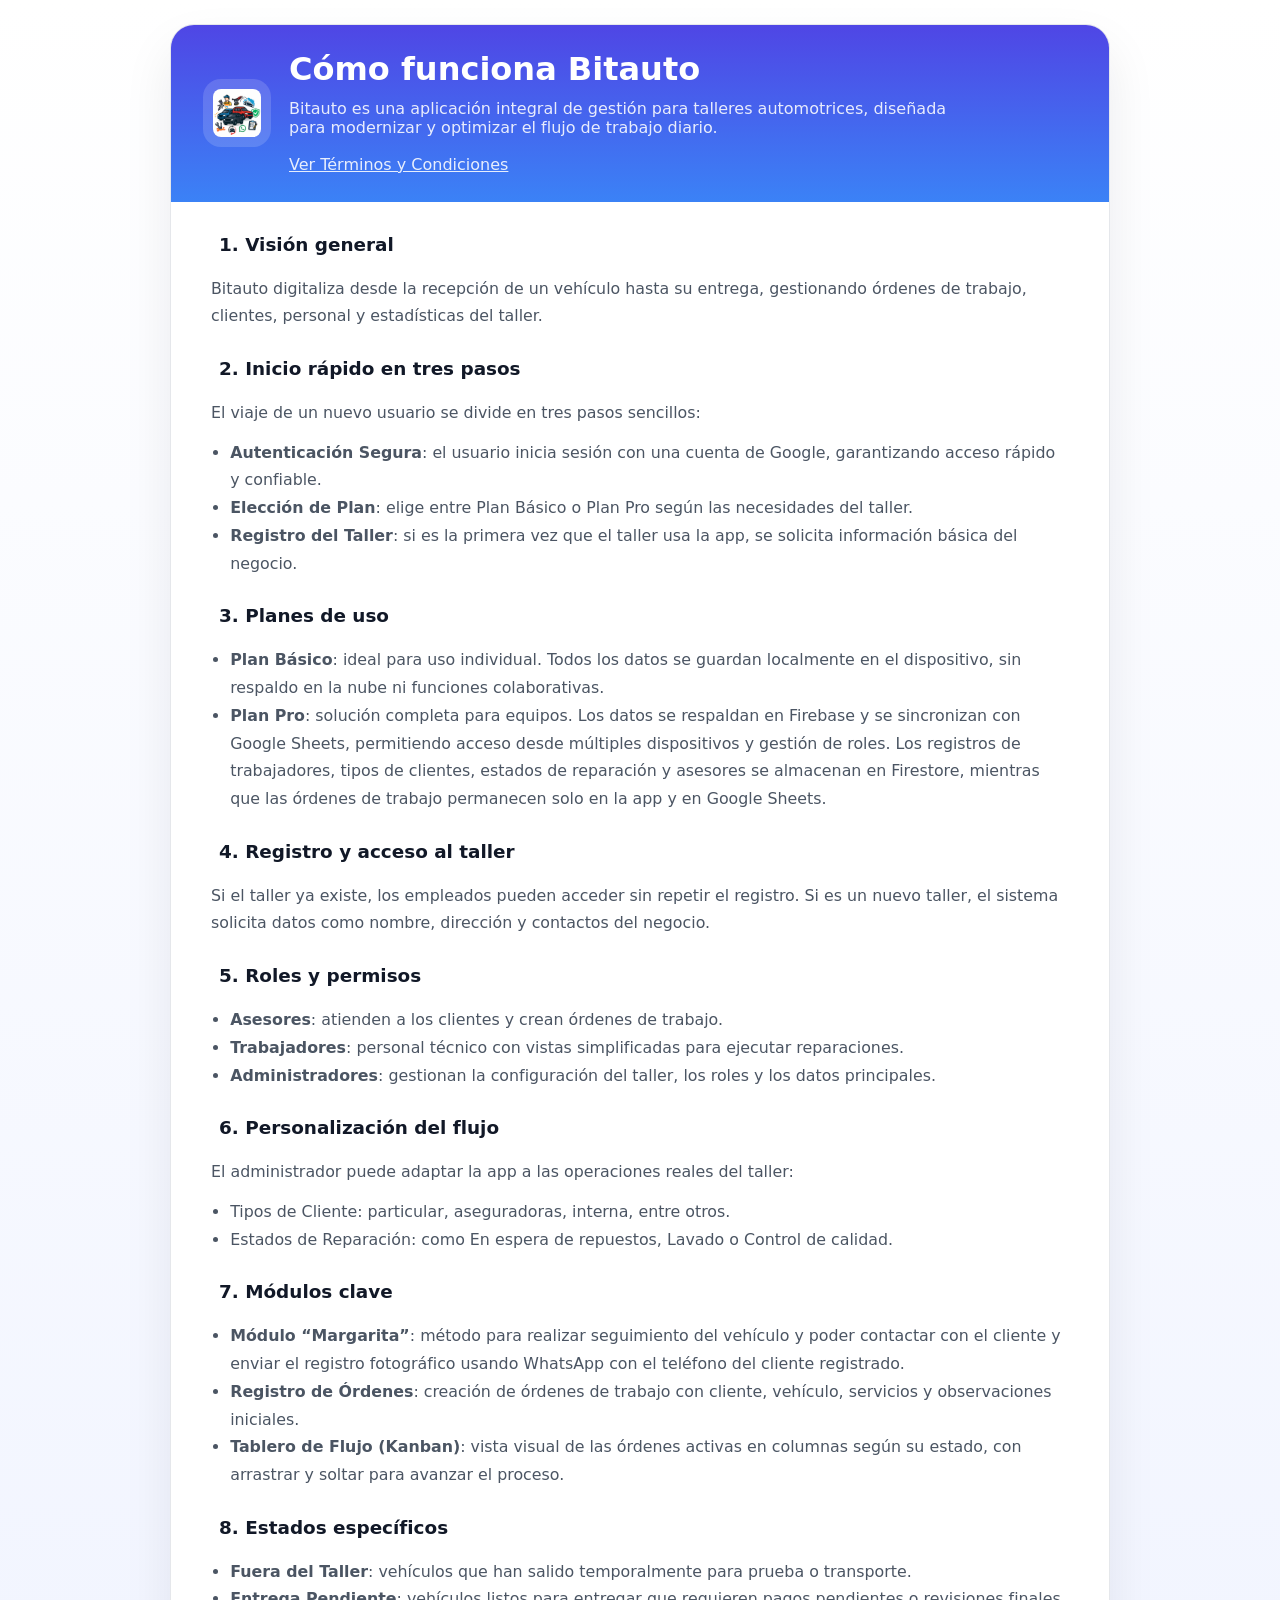
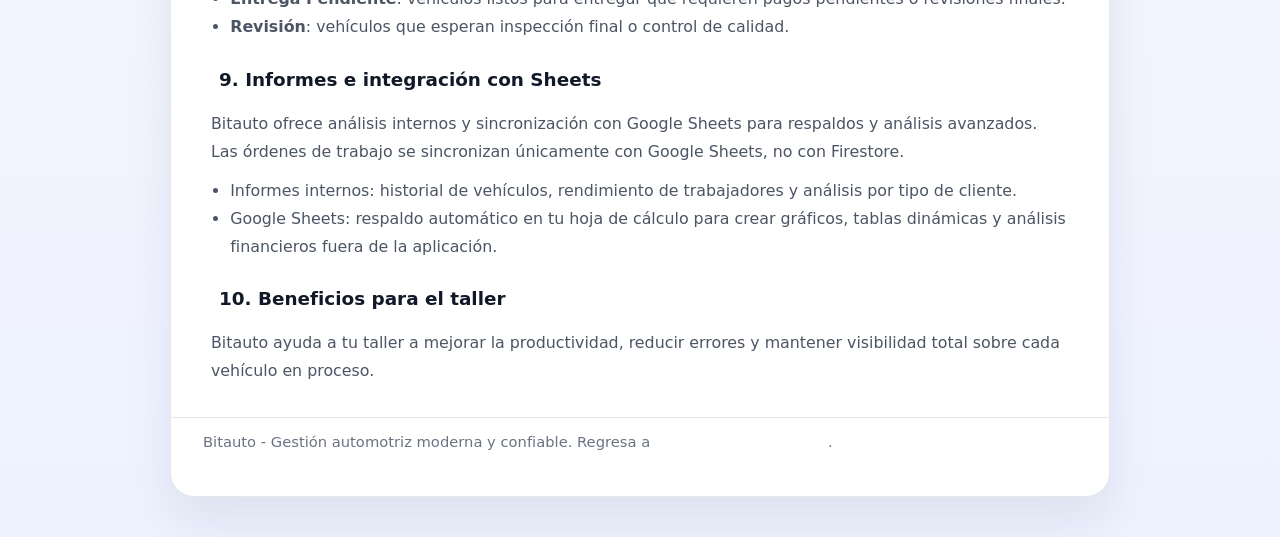
==== app.html @ d05bef83 "Initial commit: Bitauto Terms and App pages" ====
<!DOCTYPE html>
<html lang="es">
<head>
    <meta charset="UTF-8">
    <meta name="viewport" content="width=device-width, initial-scale=1.0">
    <title>Cómo funciona Bitauto</title>
    <link rel="stylesheet" href="style.css">
</head>
<body>
    <div class="page-wrapper">
        <article class="card">
            <header class="hero">
                <img src="assets/logo.png" alt="Bitauto logo">
                <div>
                    <h1>Cómo funciona Bitauto</h1>
                    <p>Bitauto es una aplicación integral de gestión para talleres automotrices, diseñada para modernizar y optimizar el flujo de trabajo diario.</p>
                    <p class="page-link"><a href="index.html">Ver Términos y Condiciones</a></p>
                </div>
            </header>

            <section class="content">
                <div class="section">
                    <h2>1. Visión general</h2>
                    <p>Bitauto digitaliza desde la recepción de un vehículo hasta su entrega, gestionando órdenes de trabajo, clientes, personal y estadísticas del taller.</p>
                </div>

                <div class="section">
                    <h2>2. Inicio rápido en tres pasos</h2>
                    <p>El viaje de un nuevo usuario se divide en tres pasos sencillos:</p>
                    <ul>
                        <li><strong>Autenticación Segura</strong>: el usuario inicia sesión con una cuenta de Google, garantizando acceso rápido y confiable.</li>
                        <li><strong>Elección de Plan</strong>: elige entre Plan Básico o Plan Pro según las necesidades del taller.</li>
                        <li><strong>Registro del Taller</strong>: si es la primera vez que el taller usa la app, se solicita información básica del negocio.</li>
                    </ul>
                </div>

                <div class="section">
                    <h2>3. Planes de uso</h2>
                    <ul>
                        <li><strong>Plan Básico</strong>: ideal para uso individual. Todos los datos se guardan localmente en el dispositivo, sin respaldo en la nube ni funciones colaborativas.</li>
                        <li><strong>Plan Pro</strong>: solución completa para equipos. Los datos se respaldan en Firebase y se sincronizan con Google Sheets, permitiendo acceso desde múltiples dispositivos y gestión de roles. Los registros de trabajadores, tipos de clientes, estados de reparación y asesores se almacenan en Firestore, mientras que las órdenes de trabajo permanecen solo en la app y en Google Sheets.</li>
                    </ul>
                </div>

                <div class="section">
                    <h2>4. Registro y acceso al taller</h2>
                    <p>Si el taller ya existe, los empleados pueden acceder sin repetir el registro. Si es un nuevo taller, el sistema solicita datos como nombre, dirección y contactos del negocio.</p>
                </div>

                <div class="section">
                    <h2>5. Roles y permisos</h2>
                    <ul>
                        <li><strong>Asesores</strong>: atienden a los clientes y crean órdenes de trabajo.</li>
                        <li><strong>Trabajadores</strong>: personal técnico con vistas simplificadas para ejecutar reparaciones.</li>
                        <li><strong>Administradores</strong>: gestionan la configuración del taller, los roles y los datos principales.</li>
                    </ul>
                </div>

                <div class="section">
                    <h2>6. Personalización del flujo</h2>
                    <p>El administrador puede adaptar la app a las operaciones reales del taller:</p>
                    <ul>
                        <li>Tipos de Cliente: particular, aseguradoras, interna, entre otros.</li>
                        <li>Estados de Reparación: como En espera de repuestos, Lavado o Control de calidad.</li>
                    </ul>
                </div>

                <div class="section">
                    <h2>7. Módulos clave</h2>
                    <ul>
                        <li><strong>Módulo “Margarita”</strong>: método para realizar seguimiento del vehículo y poder contactar con el cliente y enviar el registro fotográfico usando WhatsApp con el teléfono del cliente registrado.</li>
                        <li><strong>Registro de Órdenes</strong>: creación de órdenes de trabajo con cliente, vehículo, servicios y observaciones iniciales.</li>
                        <li><strong>Tablero de Flujo (Kanban)</strong>: vista visual de las órdenes activas en columnas según su estado, con arrastrar y soltar para avanzar el proceso.</li>
                    </ul>
                </div>

                <div class="section">
                    <h2>8. Estados específicos</h2>
                    <ul>
                        <li><strong>Fuera del Taller</strong>: vehículos que han salido temporalmente para prueba o transporte.</li>
                        <li><strong>Entrega Pendiente</strong>: vehículos listos para entregar que requieren pagos pendientes o revisiones finales.</li>
                        <li><strong>Revisión</strong>: vehículos que esperan inspección final o control de calidad.</li>
                    </ul>
                </div>

                <div class="section">
                    <h2>9. Informes e integración con Sheets</h2>
                    <p>Bitauto ofrece análisis internos y sincronización con Google Sheets para respaldos y análisis avanzados. Las órdenes de trabajo se sincronizan únicamente con Google Sheets, no con Firestore.</p>
                    <ul>
                        <li>Informes internos: historial de vehículos, rendimiento de trabajadores y análisis por tipo de cliente.</li>
                        <li>Google Sheets: respaldo automático en tu hoja de cálculo para crear gráficos, tablas dinámicas y análisis financieros fuera de la aplicación.</li>
                    </ul>
                </div>

                <div class="section">
                    <h2>10. Beneficios para el taller</h2>
                    <p>Bitauto ayuda a tu taller a mejorar la productividad, reducir errores y mantener visibilidad total sobre cada vehículo en proceso.</p>
                </div>
            </section>

            <footer class="footer">
                <p>Bitauto - Gestión automotriz moderna y confiable. Regresa a <a href="index.html">Términos y Condiciones</a>.</p>
            </footer>
        </article>
    </div>
</body>
</html>
---- style.css ----
/* Bitauto - Términos y Condiciones */
:root {
    color-scheme: light;
    color: #1f2937;
    background: #f8fafc;
    font-family: Inter, system-ui, -apple-system, BlinkMacSystemFont, "Segoe UI", sans-serif;
}

* {
    box-sizing: border-box;
}

html, body {
    margin: 0;
    padding: 0;
    min-height: 100%;
}

body {
    background: linear-gradient(180deg, #ffffff 0%, #eef2ff 100%);
}

.page-wrapper {
    max-width: 980px;
    margin: 0 auto;
    padding: 24px 20px 40px;
}

.card {
    background: #ffffff;
    border: 1px solid #e5e7eb;
    border-radius: 24px;
    box-shadow: 0 24px 50px rgba(15, 23, 42, 0.08);
    overflow: hidden;
}

.hero {
    display: grid;
    grid-template-columns: auto 1fr;
    gap: 18px;
    align-items: center;
    padding: 28px 32px;
    background: linear-gradient(180deg, #4f46e5 0%, #3b82f6 100%);
    color: #ffffff;
}

.hero img {
    width: 68px;
    height: 68px;
    object-fit: contain;
    border-radius: 18px;
    background: rgba(255,255,255,0.15);
    padding: 10px;
}

.hero h1 {
    margin: 0;
    font-size: clamp(1.85rem, 2.5vw, 2.45rem);
    line-height: 1.05;
}

.hero p {
    margin: 12px 0 0;
    font-size: 1rem;
    opacity: 0.88;
    max-width: 660px;
}

.hero .page-link {
    margin-top: 18px;
}

.hero .page-link a,
.footer a {
    color: #ffffff;
    text-decoration: underline;
}

.content {
    padding: 32px 40px;
    display: grid;
    gap: 28px;
}

.section {
    display: grid;
    gap: 12px;
}

.section h2 {
    margin: 0;
    font-size: 1.15rem;
    color: #111827;
    margin-bottom: 8px;
    padding-left: 8px;
}

.section p,
.section li {
    margin: 0;
    line-height: 1.75;
    color: #4b5563;
    font-size: 0.99rem;
}

.section ul {
    padding-left: 1.2rem;
    margin: 0;
    color: #4b5563;
}

.highlight {
    font-weight: 600;
    color: #1f2937;
}

.footer {
    padding: 0 32px 32px;
    color: #6b7280;
    font-size: 0.92rem;
    border-top: 1px solid #e5e7eb;
}

@media (max-width: 640px) {
    .page-wrapper {
        padding: 20px 16px 32px;
    }

    .hero {
        grid-template-columns: 1fr;
        text-align: center;
    }

    .hero img {
        margin: 0 auto;
    }

    .content {
        padding: 24px 0 0;
    }

    .footer {
        padding: 0 0 24px;
    }
}
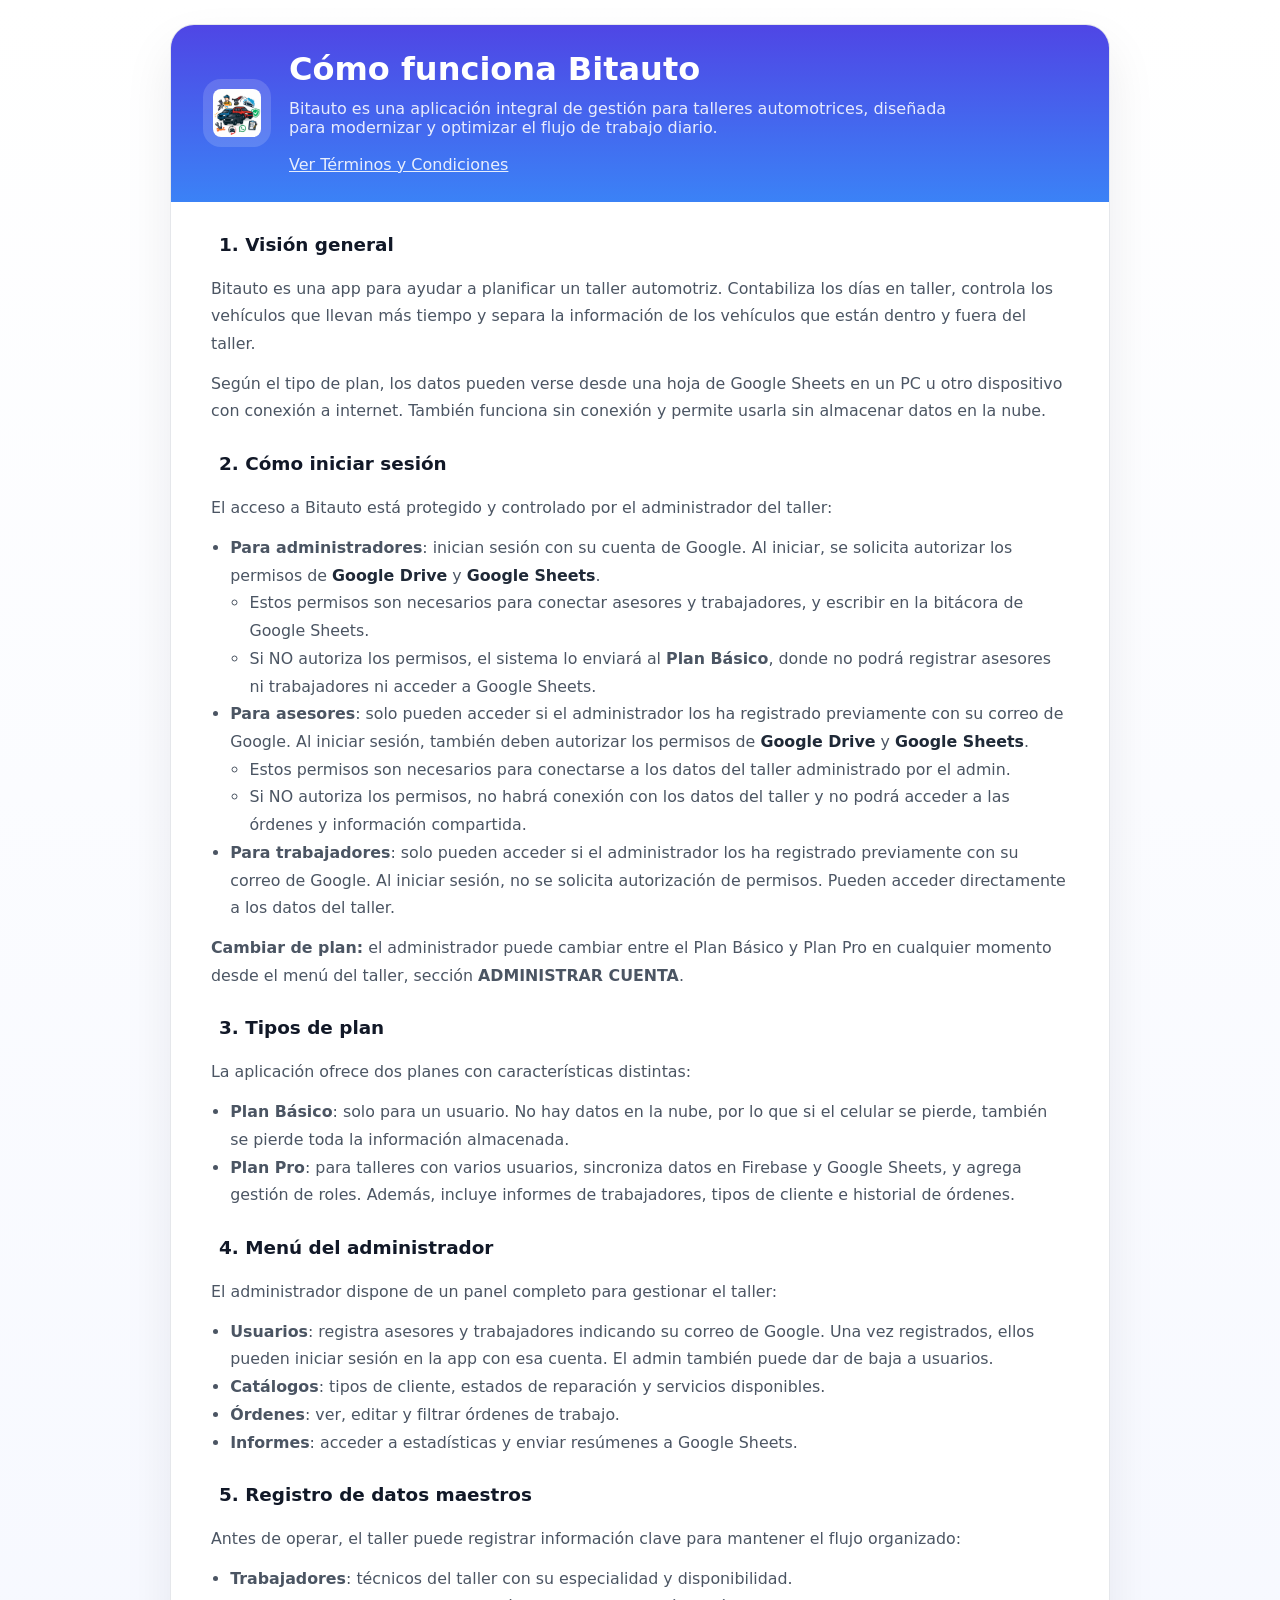
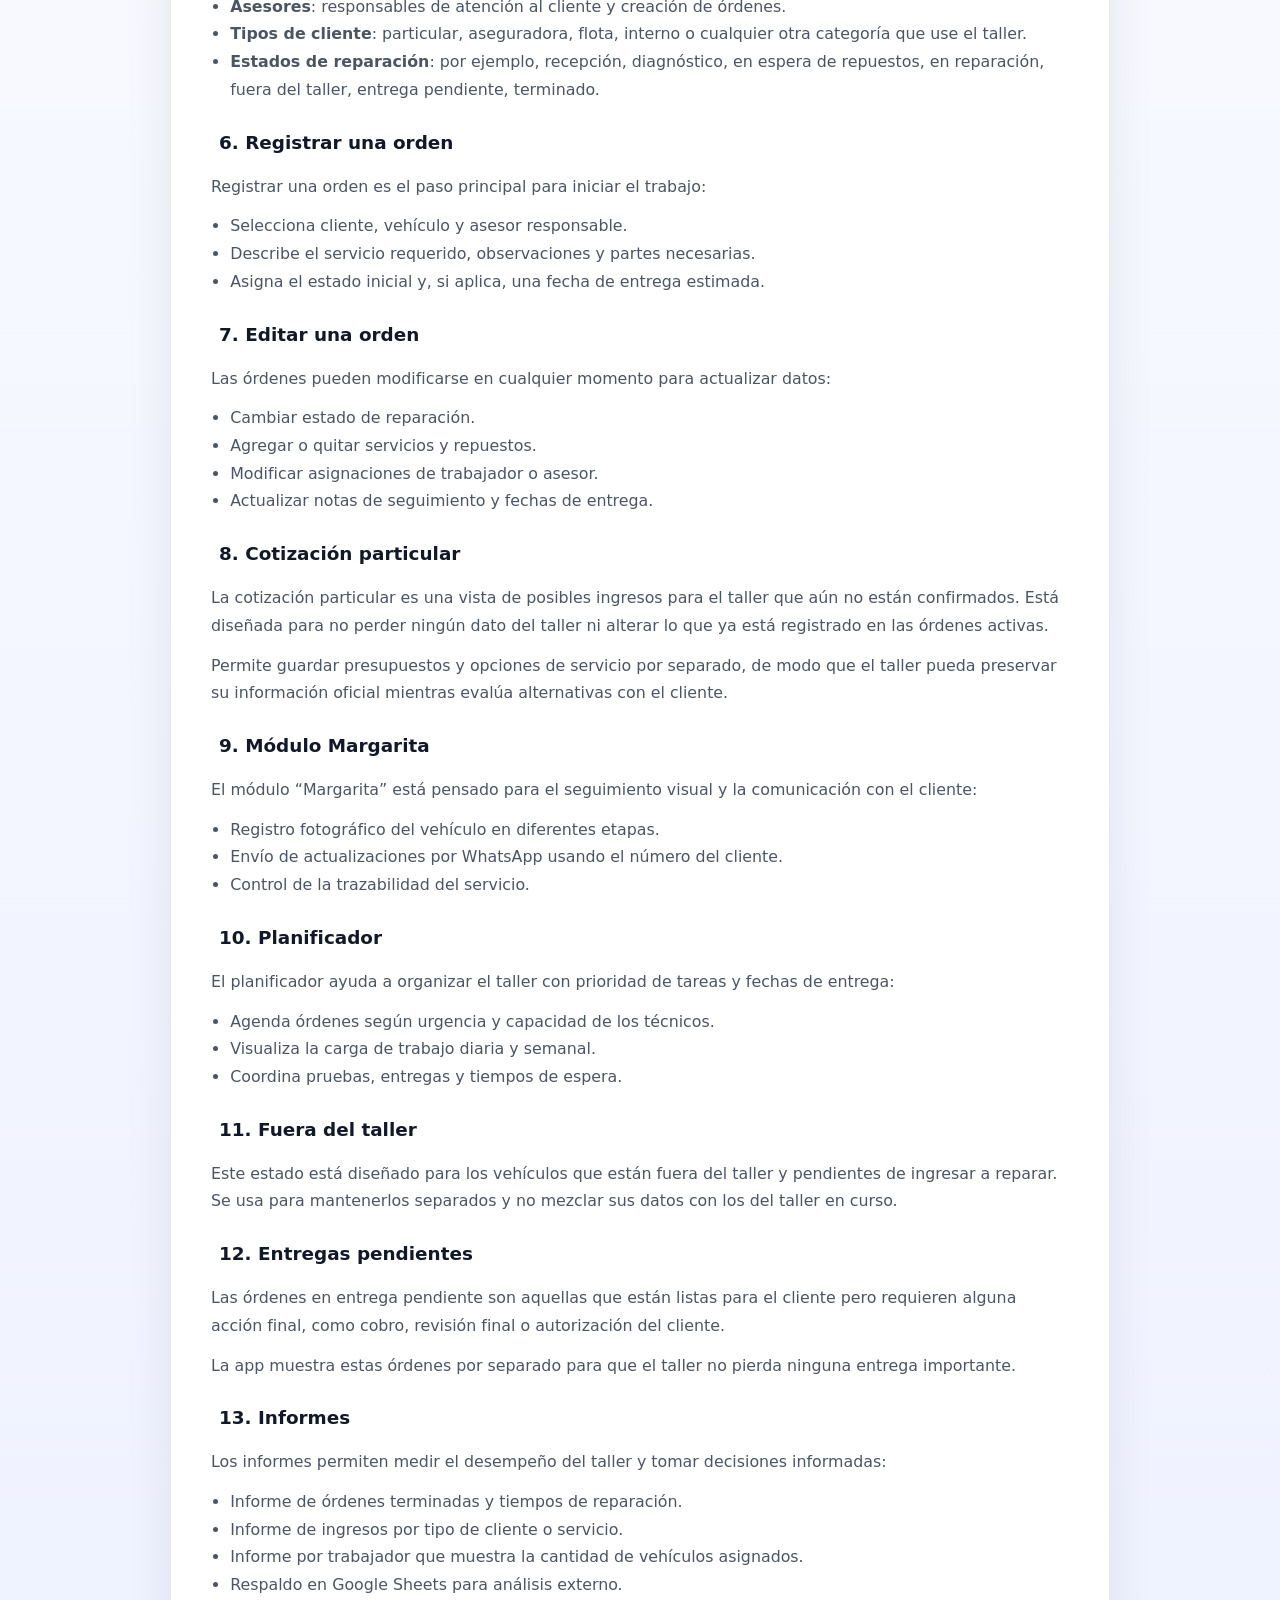
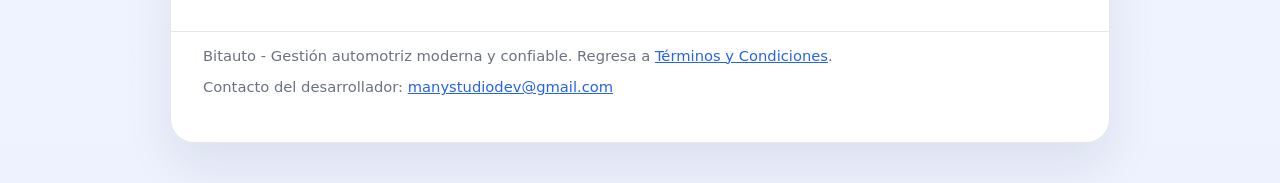
==== commit e3265050: "actualizar como funciona" ====
--- a/app.html
+++ b/app.html
@@ -21,85 +21,136 @@
             <section class="content">
                 <div class="section">
                     <h2>1. Visión general</h2>
-                    <p>Bitauto digitaliza desde la recepción de un vehículo hasta su entrega, gestionando órdenes de trabajo, clientes, personal y estadísticas del taller.</p>
+                    <p>Bitauto es una app para ayudar a planificar un taller automotriz. Contabiliza los días en taller, controla los vehículos que llevan más tiempo y separa la información de los vehículos que están dentro y fuera del taller.</p>
+                    <p>Según el tipo de plan, los datos pueden verse desde una hoja de Google Sheets en un PC u otro dispositivo con conexión a internet. También funciona sin conexión y permite usarla sin almacenar datos en la nube.</p>
                 </div>
 
                 <div class="section">
-                    <h2>2. Inicio rápido en tres pasos</h2>
-                    <p>El viaje de un nuevo usuario se divide en tres pasos sencillos:</p>
+                    <h2>2. Cómo iniciar sesión</h2>
+                    <p>El acceso a Bitauto está protegido y controlado por el administrador del taller:</p>
                     <ul>
-                        <li><strong>Autenticación Segura</strong>: el usuario inicia sesión con una cuenta de Google, garantizando acceso rápido y confiable.</li>
-                        <li><strong>Elección de Plan</strong>: elige entre Plan Básico o Plan Pro según las necesidades del taller.</li>
-                        <li><strong>Registro del Taller</strong>: si es la primera vez que el taller usa la app, se solicita información básica del negocio.</li>
+                        <li><strong>Para administradores</strong>: inician sesión con su cuenta de Google. Al iniciar, se solicita autorizar los permisos de <span class="highlight">Google Drive</span> y <span class="highlight">Google Sheets</span>.
+                            <ul>
+                                <li>Estos permisos son necesarios para conectar asesores y trabajadores, y escribir en la bitácora de Google Sheets.</li>
+                                <li>Si NO autoriza los permisos, el sistema lo enviará al <strong>Plan Básico</strong>, donde no podrá registrar asesores ni trabajadores ni acceder a Google Sheets.</li>
+                            </ul>
+                        </li>
+                        <li><strong>Para asesores</strong>: solo pueden acceder si el administrador los ha registrado previamente con su correo de Google. Al iniciar sesión, también deben autorizar los permisos de <span class="highlight">Google Drive</span> y <span class="highlight">Google Sheets</span>.
+                            <ul>
+                                <li>Estos permisos son necesarios para conectarse a los datos del taller administrado por el admin.</li>
+                                <li>Si NO autoriza los permisos, no habrá conexión con los datos del taller y no podrá acceder a las órdenes y información compartida.</li>
+                            </ul>
+                        </li>
+                        <li><strong>Para trabajadores</strong>: solo pueden acceder si el administrador los ha registrado previamente con su correo de Google. Al iniciar sesión, no se solicita autorización de permisos. Pueden acceder directamente a los datos del taller.</li>
+                    </ul>
+                    <p><strong>Cambiar de plan:</strong> el administrador puede cambiar entre el Plan Básico y Plan Pro en cualquier momento desde el menú del taller, sección <strong>ADMINISTRAR CUENTA</strong>.</p>
+                </div>
+
+                <div class="section">
+                    <h2>3. Tipos de plan</h2>
+                    <p>La aplicación ofrece dos planes con características distintas:</p>
+                    <ul>
+                        <li><strong>Plan Básico</strong>: solo para un usuario. No hay datos en la nube, por lo que si el celular se pierde, también se pierde toda la información almacenada.</li>
+                        <li><strong>Plan Pro</strong>: para talleres con varios usuarios, sincroniza datos en Firebase y Google Sheets, y agrega gestión de roles. Además, incluye informes de trabajadores, tipos de cliente e historial de órdenes.</li>
                     </ul>
                 </div>
 
                 <div class="section">
-                    <h2>3. Planes de uso</h2>
+                    <h2>4. Menú del administrador</h2>
+                    <p>El administrador dispone de un panel completo para gestionar el taller:</p>
                     <ul>
-                        <li><strong>Plan Básico</strong>: ideal para uso individual. Todos los datos se guardan localmente en el dispositivo, sin respaldo en la nube ni funciones colaborativas.</li>
-                        <li><strong>Plan Pro</strong>: solución completa para equipos. Los datos se respaldan en Firebase y se sincronizan con Google Sheets, permitiendo acceso desde múltiples dispositivos y gestión de roles. Los registros de trabajadores, tipos de clientes, estados de reparación y asesores se almacenan en Firestore, mientras que las órdenes de trabajo permanecen solo en la app y en Google Sheets.</li>
+                        <li><strong>Usuarios</strong>: registra asesores y trabajadores indicando su correo de Google. Una vez registrados, ellos pueden iniciar sesión en la app con esa cuenta. El admin también puede dar de baja a usuarios.</li>
+                        <li><strong>Catálogos</strong>: tipos de cliente, estados de reparación y servicios disponibles.</li>
+                        <li><strong>Órdenes</strong>: ver, editar y filtrar órdenes de trabajo.</li>
+                        <li><strong>Informes</strong>: acceder a estadísticas y enviar resúmenes a Google Sheets.</li>
                     </ul>
                 </div>
 
                 <div class="section">
-                    <h2>4. Registro y acceso al taller</h2>
-                    <p>Si el taller ya existe, los empleados pueden acceder sin repetir el registro. Si es un nuevo taller, el sistema solicita datos como nombre, dirección y contactos del negocio.</p>
-                </div>
-
-                <div class="section">
-                    <h2>5. Roles y permisos</h2>
+                    <h2>5. Registro de datos maestros</h2>
+                    <p>Antes de operar, el taller puede registrar información clave para mantener el flujo organizado:</p>
                     <ul>
-                        <li><strong>Asesores</strong>: atienden a los clientes y crean órdenes de trabajo.</li>
-                        <li><strong>Trabajadores</strong>: personal técnico con vistas simplificadas para ejecutar reparaciones.</li>
-                        <li><strong>Administradores</strong>: gestionan la configuración del taller, los roles y los datos principales.</li>
+                        <li><strong>Trabajadores</strong>: técnicos del taller con su especialidad y disponibilidad.</li>
+                        <li><strong>Asesores</strong>: responsables de atención al cliente y creación de órdenes.</li>
+                        <li><strong>Tipos de cliente</strong>: particular, aseguradora, flota, interno o cualquier otra categoría que use el taller.</li>
+                        <li><strong>Estados de reparación</strong>: por ejemplo, recepción, diagnóstico, en espera de repuestos, en reparación, fuera del taller, entrega pendiente, terminado.</li>
                     </ul>
                 </div>
 
                 <div class="section">
-                    <h2>6. Personalización del flujo</h2>
-                    <p>El administrador puede adaptar la app a las operaciones reales del taller:</p>
+                    <h2>6. Registrar una orden</h2>
+                    <p>Registrar una orden es el paso principal para iniciar el trabajo:</p>
                     <ul>
-                        <li>Tipos de Cliente: particular, aseguradoras, interna, entre otros.</li>
-                        <li>Estados de Reparación: como En espera de repuestos, Lavado o Control de calidad.</li>
+                        <li>Selecciona cliente, vehículo y asesor responsable.</li>
+                        <li>Describe el servicio requerido, observaciones y partes necesarias.</li>
+                        <li>Asigna el estado inicial y, si aplica, una fecha de entrega estimada.</li>
                     </ul>
                 </div>
 
                 <div class="section">
-                    <h2>7. Módulos clave</h2>
+                    <h2>7. Editar una orden</h2>
+                    <p>Las órdenes pueden modificarse en cualquier momento para actualizar datos:</p>
                     <ul>
-                        <li><strong>Módulo “Margarita”</strong>: método para realizar seguimiento del vehículo y poder contactar con el cliente y enviar el registro fotográfico usando WhatsApp con el teléfono del cliente registrado.</li>
-                        <li><strong>Registro de Órdenes</strong>: creación de órdenes de trabajo con cliente, vehículo, servicios y observaciones iniciales.</li>
-                        <li><strong>Tablero de Flujo (Kanban)</strong>: vista visual de las órdenes activas en columnas según su estado, con arrastrar y soltar para avanzar el proceso.</li>
+                        <li>Cambiar estado de reparación.</li>
+                        <li>Agregar o quitar servicios y repuestos.</li>
+                        <li>Modificar asignaciones de trabajador o asesor.</li>
+                        <li>Actualizar notas de seguimiento y fechas de entrega.</li>
                     </ul>
                 </div>
 
                 <div class="section">
-                    <h2>8. Estados específicos</h2>
+                    <h2>8. Cotización particular</h2>
+                    <p>La cotización particular es una vista de posibles ingresos para el taller que aún no están confirmados. Está diseñada para no perder ningún dato del taller ni alterar lo que ya está registrado en las órdenes activas.</p>
+                    <p>Permite guardar presupuestos y opciones de servicio por separado, de modo que el taller pueda preservar su información oficial mientras evalúa alternativas con el cliente.</p>
+                </div>
+
+                <div class="section">
+                    <h2>9. Módulo Margarita</h2>
+                    <p>El módulo “Margarita” está pensado para el seguimiento visual y la comunicación con el cliente:</p>
                     <ul>
-                        <li><strong>Fuera del Taller</strong>: vehículos que han salido temporalmente para prueba o transporte.</li>
-                        <li><strong>Entrega Pendiente</strong>: vehículos listos para entregar que requieren pagos pendientes o revisiones finales.</li>
-                        <li><strong>Revisión</strong>: vehículos que esperan inspección final o control de calidad.</li>
+                        <li>Registro fotográfico del vehículo en diferentes etapas.</li>
+                        <li>Envío de actualizaciones por WhatsApp usando el número del cliente.</li>
+                        <li>Control de la trazabilidad del servicio.</li>
                     </ul>
                 </div>
 
                 <div class="section">
-                    <h2>9. Informes e integración con Sheets</h2>
-                    <p>Bitauto ofrece análisis internos y sincronización con Google Sheets para respaldos y análisis avanzados. Las órdenes de trabajo se sincronizan únicamente con Google Sheets, no con Firestore.</p>
+                    <h2>10. Planificador</h2>
+                    <p>El planificador ayuda a organizar el taller con prioridad de tareas y fechas de entrega:</p>
                     <ul>
-                        <li>Informes internos: historial de vehículos, rendimiento de trabajadores y análisis por tipo de cliente.</li>
-                        <li>Google Sheets: respaldo automático en tu hoja de cálculo para crear gráficos, tablas dinámicas y análisis financieros fuera de la aplicación.</li>
+                        <li>Agenda órdenes según urgencia y capacidad de los técnicos.</li>
+                        <li>Visualiza la carga de trabajo diaria y semanal.</li>
+                        <li>Coordina pruebas, entregas y tiempos de espera.</li>
                     </ul>
                 </div>
 
                 <div class="section">
-                    <h2>10. Beneficios para el taller</h2>
-                    <p>Bitauto ayuda a tu taller a mejorar la productividad, reducir errores y mantener visibilidad total sobre cada vehículo en proceso.</p>
+                    <h2>11. Fuera del taller</h2>
+                    <p>Este estado está diseñado para los vehículos que están fuera del taller y pendientes de ingresar a reparar. Se usa para mantenerlos separados y no mezclar sus datos con los del taller en curso.</p>
                 </div>
+
+                <div class="section">
+                    <h2>12. Entregas pendientes</h2>
+                    <p>Las órdenes en entrega pendiente son aquellas que están listas para el cliente pero requieren alguna acción final, como cobro, revisión final o autorización del cliente.</p>
+                    <p>La app muestra estas órdenes por separado para que el taller no pierda ninguna entrega importante.</p>
+                </div>
+
+                <div class="section">
+                    <h2>13. Informes</h2>
+                    <p>Los informes permiten medir el desempeño del taller y tomar decisiones informadas:</p>
+                    <ul>
+                        <li>Informe de órdenes terminadas y tiempos de reparación.</li>
+                        <li>Informe de ingresos por tipo de cliente o servicio.</li>
+                        <li>Informe por trabajador que muestra la cantidad de vehículos asignados.</li>
+                        <li>Respaldo en Google Sheets para análisis externo.</li>
+                    </ul>
+                </div>
+
             </section>
 
             <footer class="footer">
                 <p>Bitauto - Gestión automotriz moderna y confiable. Regresa a <a href="index.html">Términos y Condiciones</a>.</p>
+                <p>Contacto del desarrollador: <a href="mailto:manystudiodev@gmail.com">manystudiodev@gmail.com</a></p>
             </footer>
         </article>
     </div>
--- a/style.css
+++ b/style.css
@@ -70,9 +70,13 @@
     margin-top: 18px;
 }
 
-.hero .page-link a,
+.hero .page-link a {
+    color: #ffffff;
+    text-decoration: underline;
+}
+
 .footer a {
-    color: #ffffff;
+    color: #2563eb;
     text-decoration: underline;
 }
 
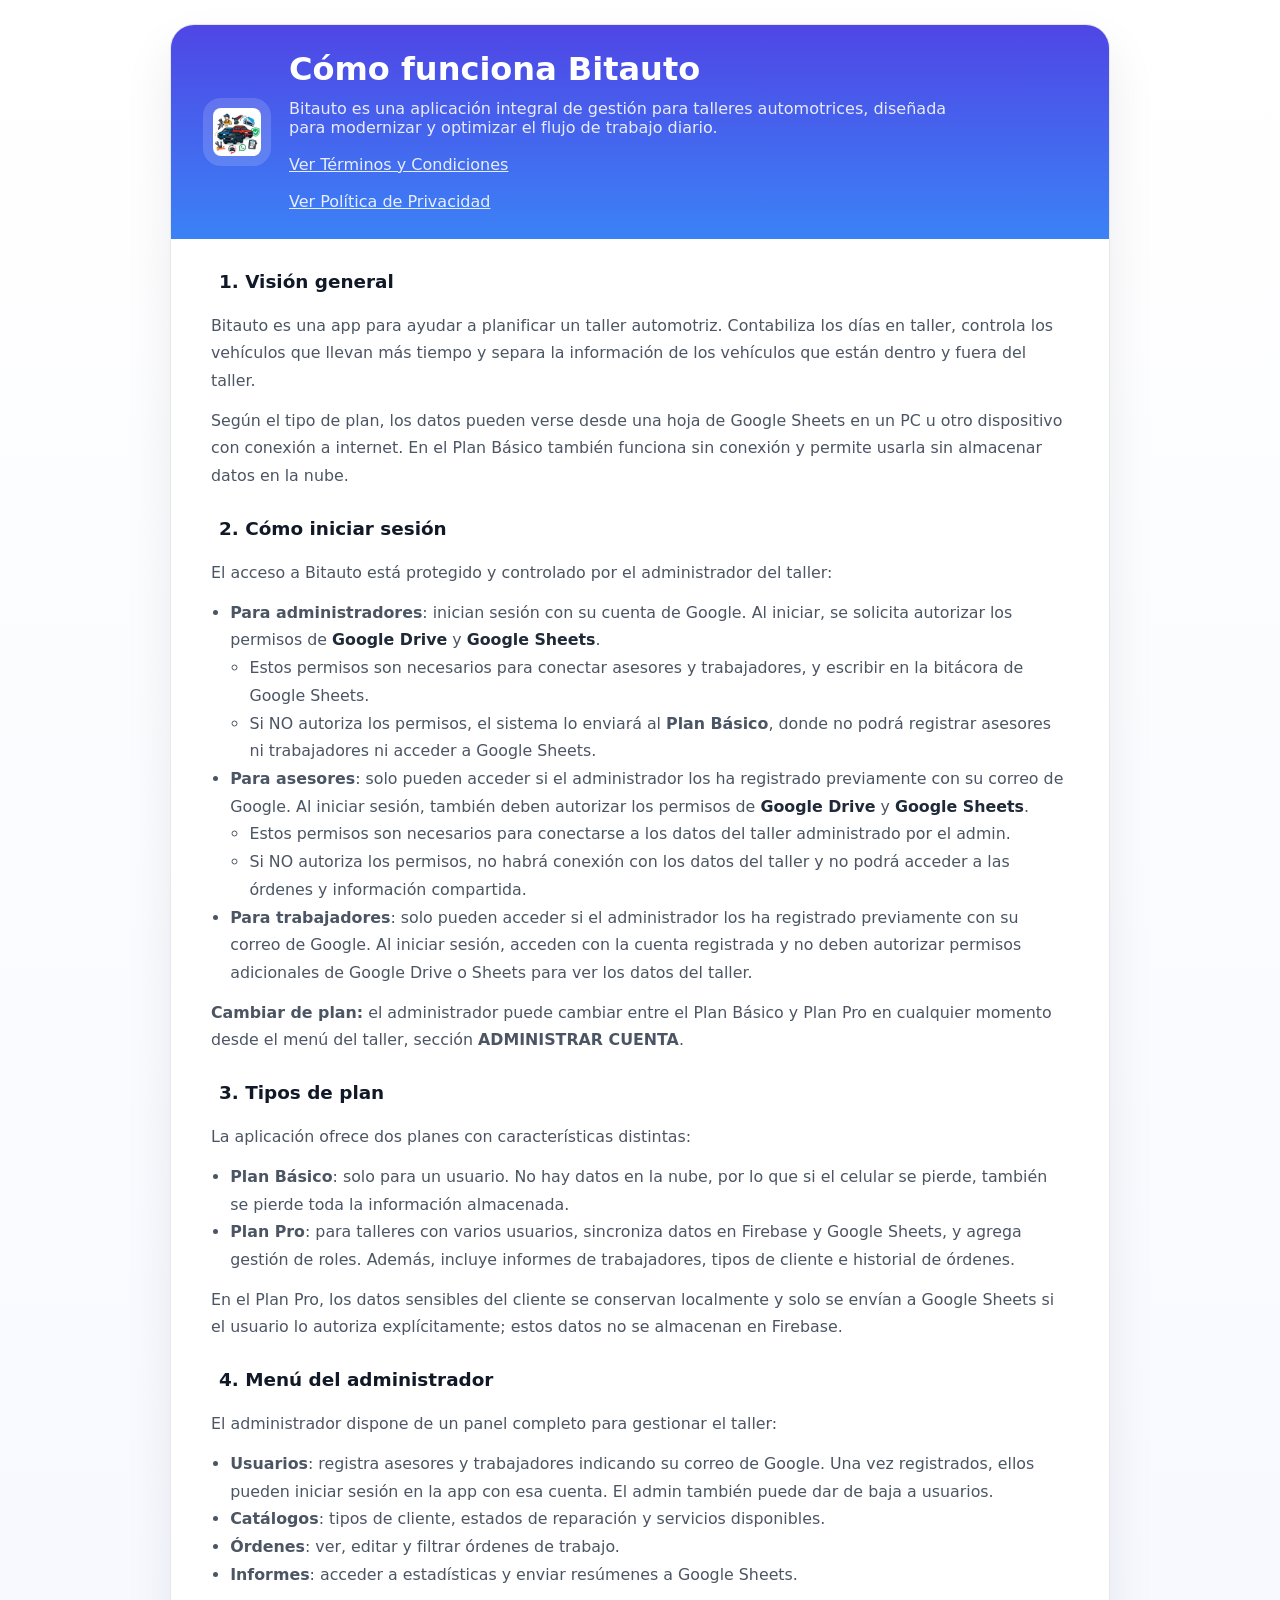
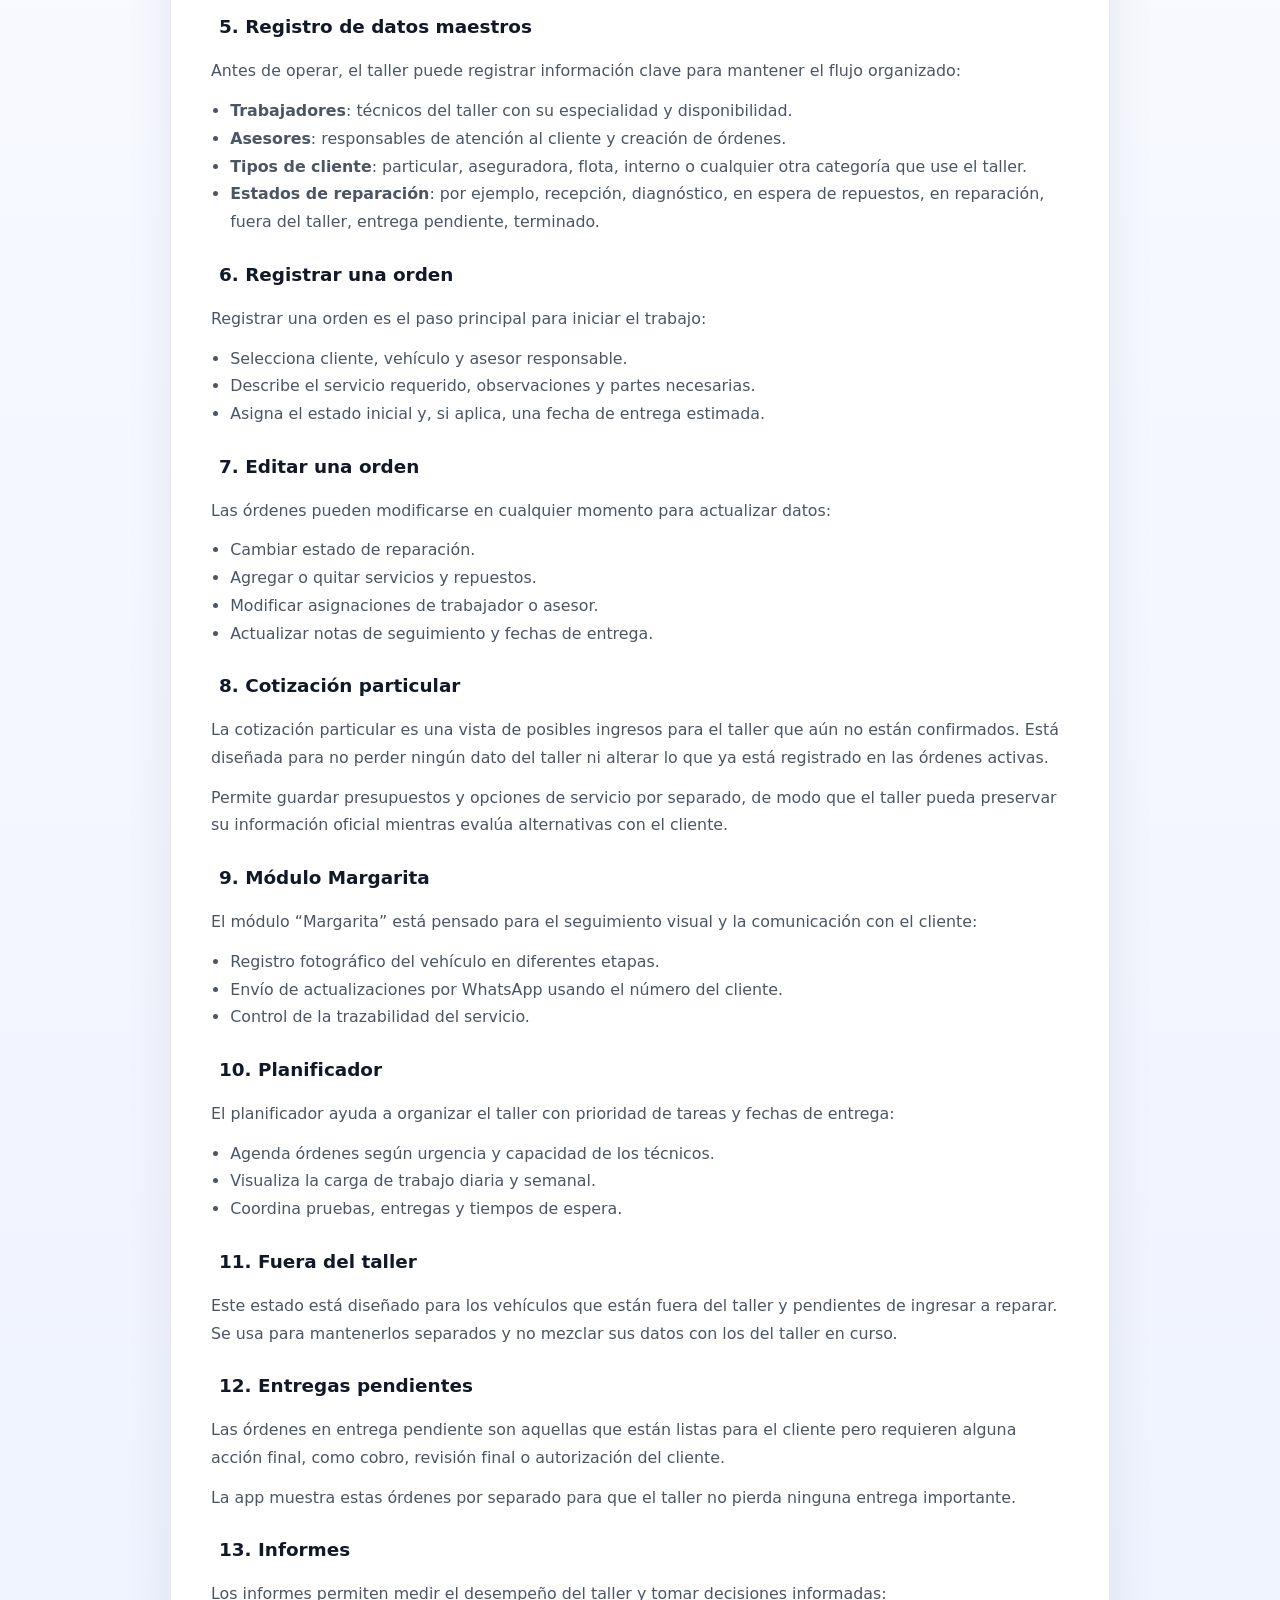
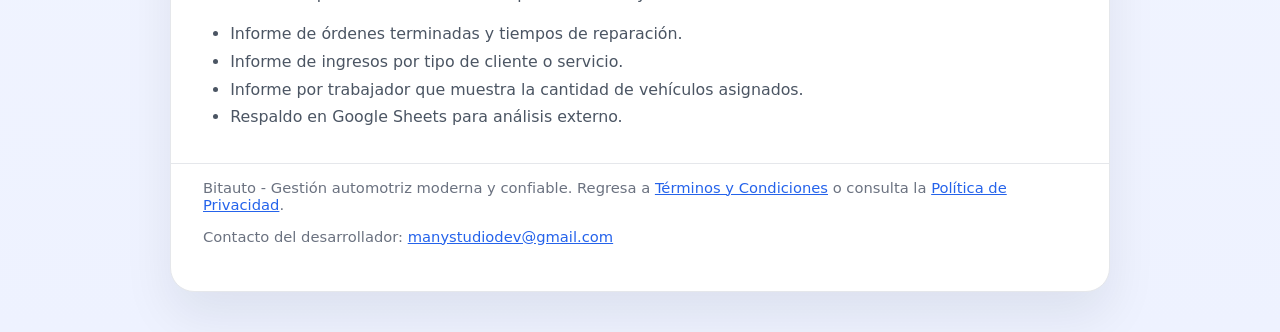
==== commit ec1902f7: "politica" ====
--- a/app.html
+++ b/app.html
@@ -15,6 +15,7 @@
                     <h1>Cómo funciona Bitauto</h1>
                     <p>Bitauto es una aplicación integral de gestión para talleres automotrices, diseñada para modernizar y optimizar el flujo de trabajo diario.</p>
                     <p class="page-link"><a href="index.html">Ver Términos y Condiciones</a></p>
+                    <p class="page-link"><a href="privacy.html">Ver Política de Privacidad</a></p>
                 </div>
             </header>
 
@@ -22,7 +23,7 @@
                 <div class="section">
                     <h2>1. Visión general</h2>
                     <p>Bitauto es una app para ayudar a planificar un taller automotriz. Contabiliza los días en taller, controla los vehículos que llevan más tiempo y separa la información de los vehículos que están dentro y fuera del taller.</p>
-                    <p>Según el tipo de plan, los datos pueden verse desde una hoja de Google Sheets en un PC u otro dispositivo con conexión a internet. También funciona sin conexión y permite usarla sin almacenar datos en la nube.</p>
+                    <p>Según el tipo de plan, los datos pueden verse desde una hoja de Google Sheets en un PC u otro dispositivo con conexión a internet. En el Plan Básico también funciona sin conexión y permite usarla sin almacenar datos en la nube.</p>
                 </div>
 
                 <div class="section">
@@ -41,7 +42,7 @@
                                 <li>Si NO autoriza los permisos, no habrá conexión con los datos del taller y no podrá acceder a las órdenes y información compartida.</li>
                             </ul>
                         </li>
-                        <li><strong>Para trabajadores</strong>: solo pueden acceder si el administrador los ha registrado previamente con su correo de Google. Al iniciar sesión, no se solicita autorización de permisos. Pueden acceder directamente a los datos del taller.</li>
+                        <li><strong>Para trabajadores</strong>: solo pueden acceder si el administrador los ha registrado previamente con su correo de Google. Al iniciar sesión, acceden con la cuenta registrada y no deben autorizar permisos adicionales de Google Drive o Sheets para ver los datos del taller.</li>
                     </ul>
                     <p><strong>Cambiar de plan:</strong> el administrador puede cambiar entre el Plan Básico y Plan Pro en cualquier momento desde el menú del taller, sección <strong>ADMINISTRAR CUENTA</strong>.</p>
                 </div>
@@ -53,6 +54,7 @@
                         <li><strong>Plan Básico</strong>: solo para un usuario. No hay datos en la nube, por lo que si el celular se pierde, también se pierde toda la información almacenada.</li>
                         <li><strong>Plan Pro</strong>: para talleres con varios usuarios, sincroniza datos en Firebase y Google Sheets, y agrega gestión de roles. Además, incluye informes de trabajadores, tipos de cliente e historial de órdenes.</li>
                     </ul>
+                    <p>En el Plan Pro, los datos sensibles del cliente se conservan localmente y solo se envían a Google Sheets si el usuario lo autoriza explícitamente; estos datos no se almacenan en Firebase.</p>
                 </div>
 
                 <div class="section">
@@ -149,7 +151,7 @@
             </section>
 
             <footer class="footer">
-                <p>Bitauto - Gestión automotriz moderna y confiable. Regresa a <a href="index.html">Términos y Condiciones</a>.</p>
+                <p>Bitauto - Gestión automotriz moderna y confiable. Regresa a <a href="index.html">Términos y Condiciones</a> o consulta la <a href="privacy.html">Política de Privacidad</a>.</p>
                 <p>Contacto del desarrollador: <a href="mailto:manystudiodev@gmail.com">manystudiodev@gmail.com</a></p>
             </footer>
         </article>
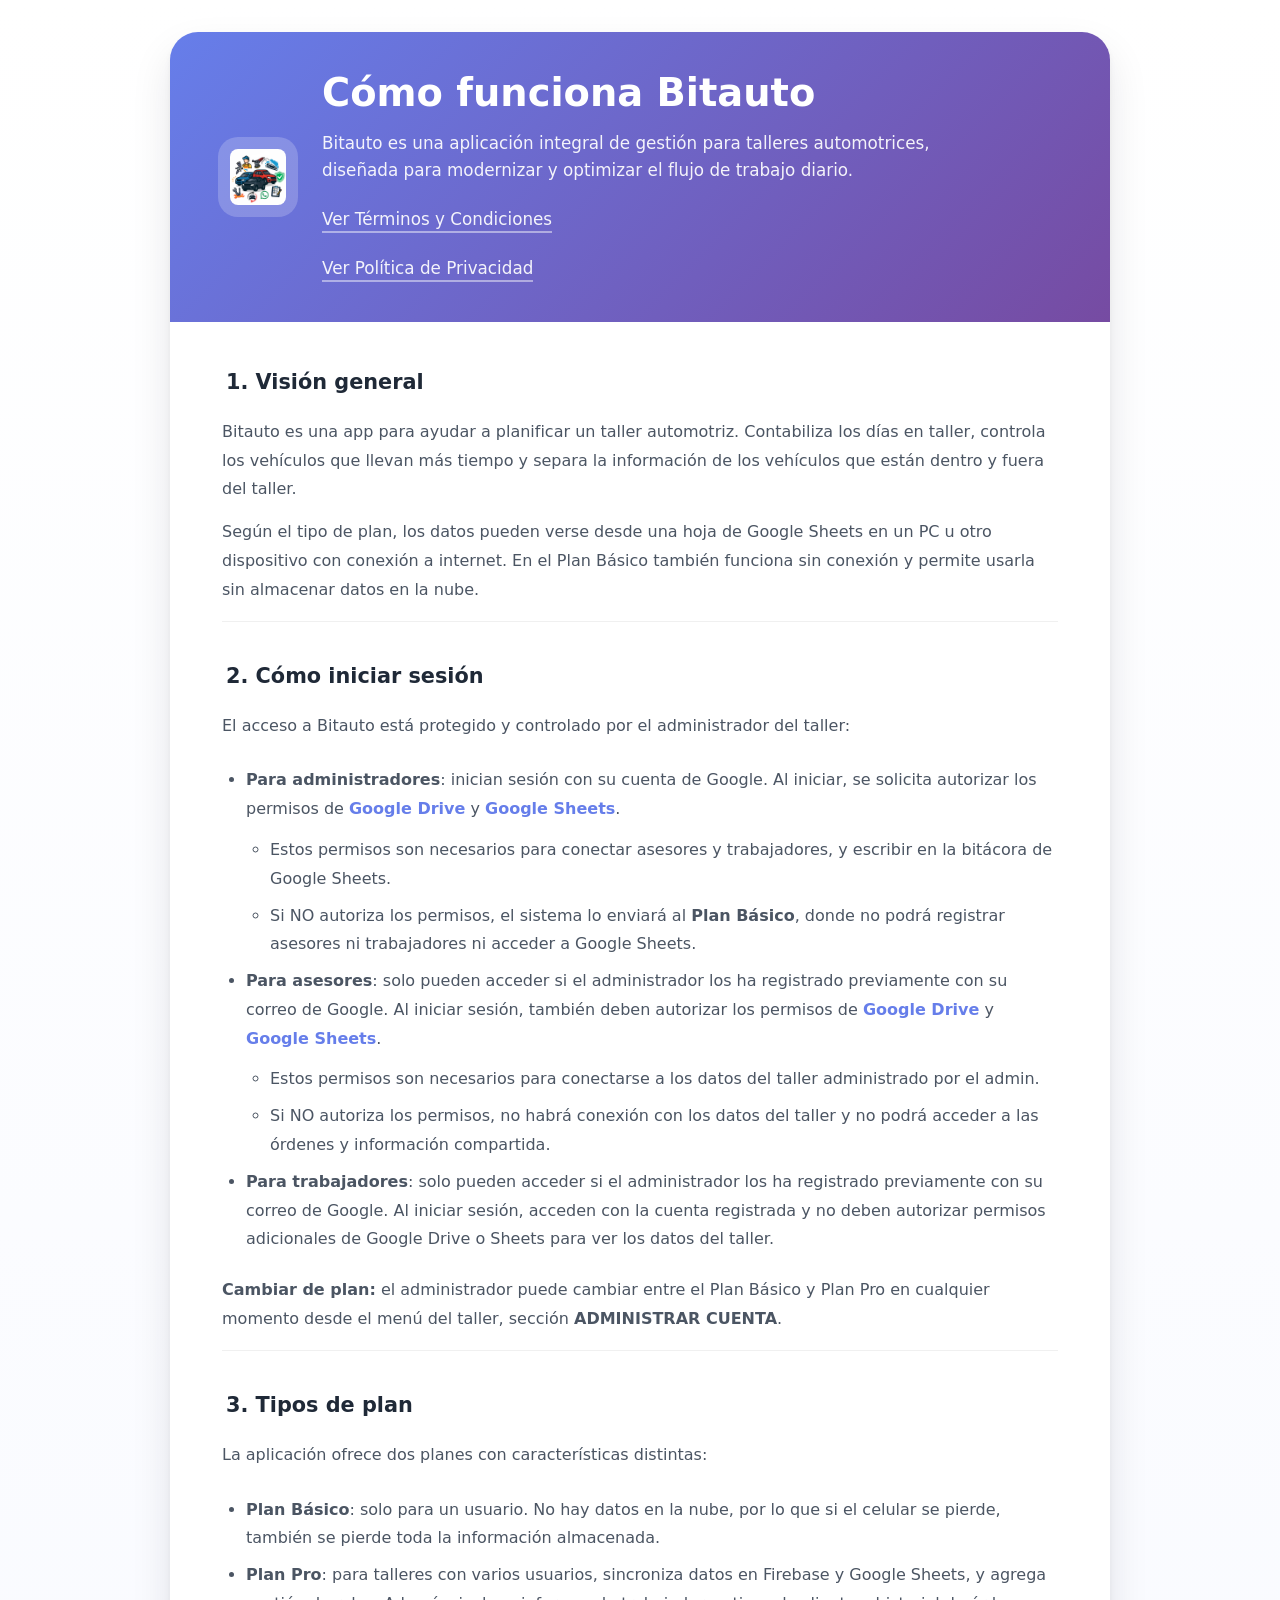
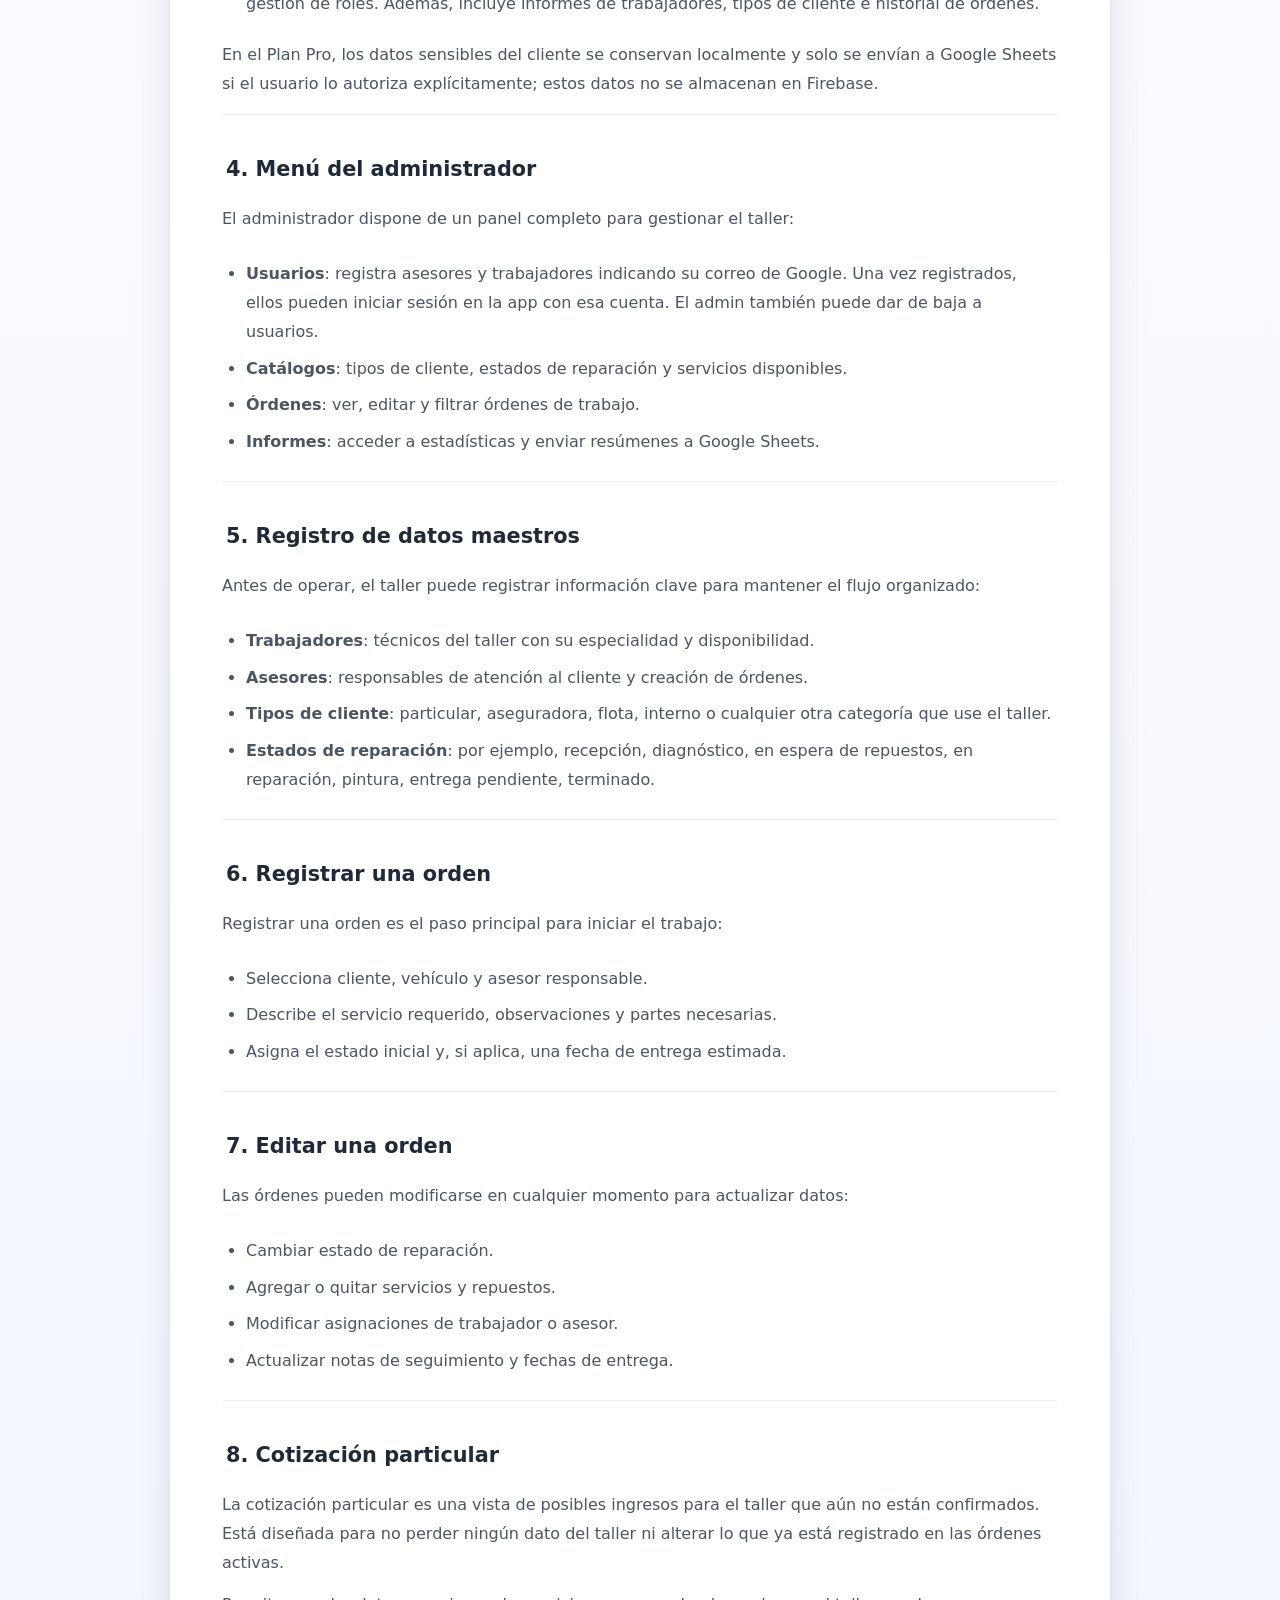
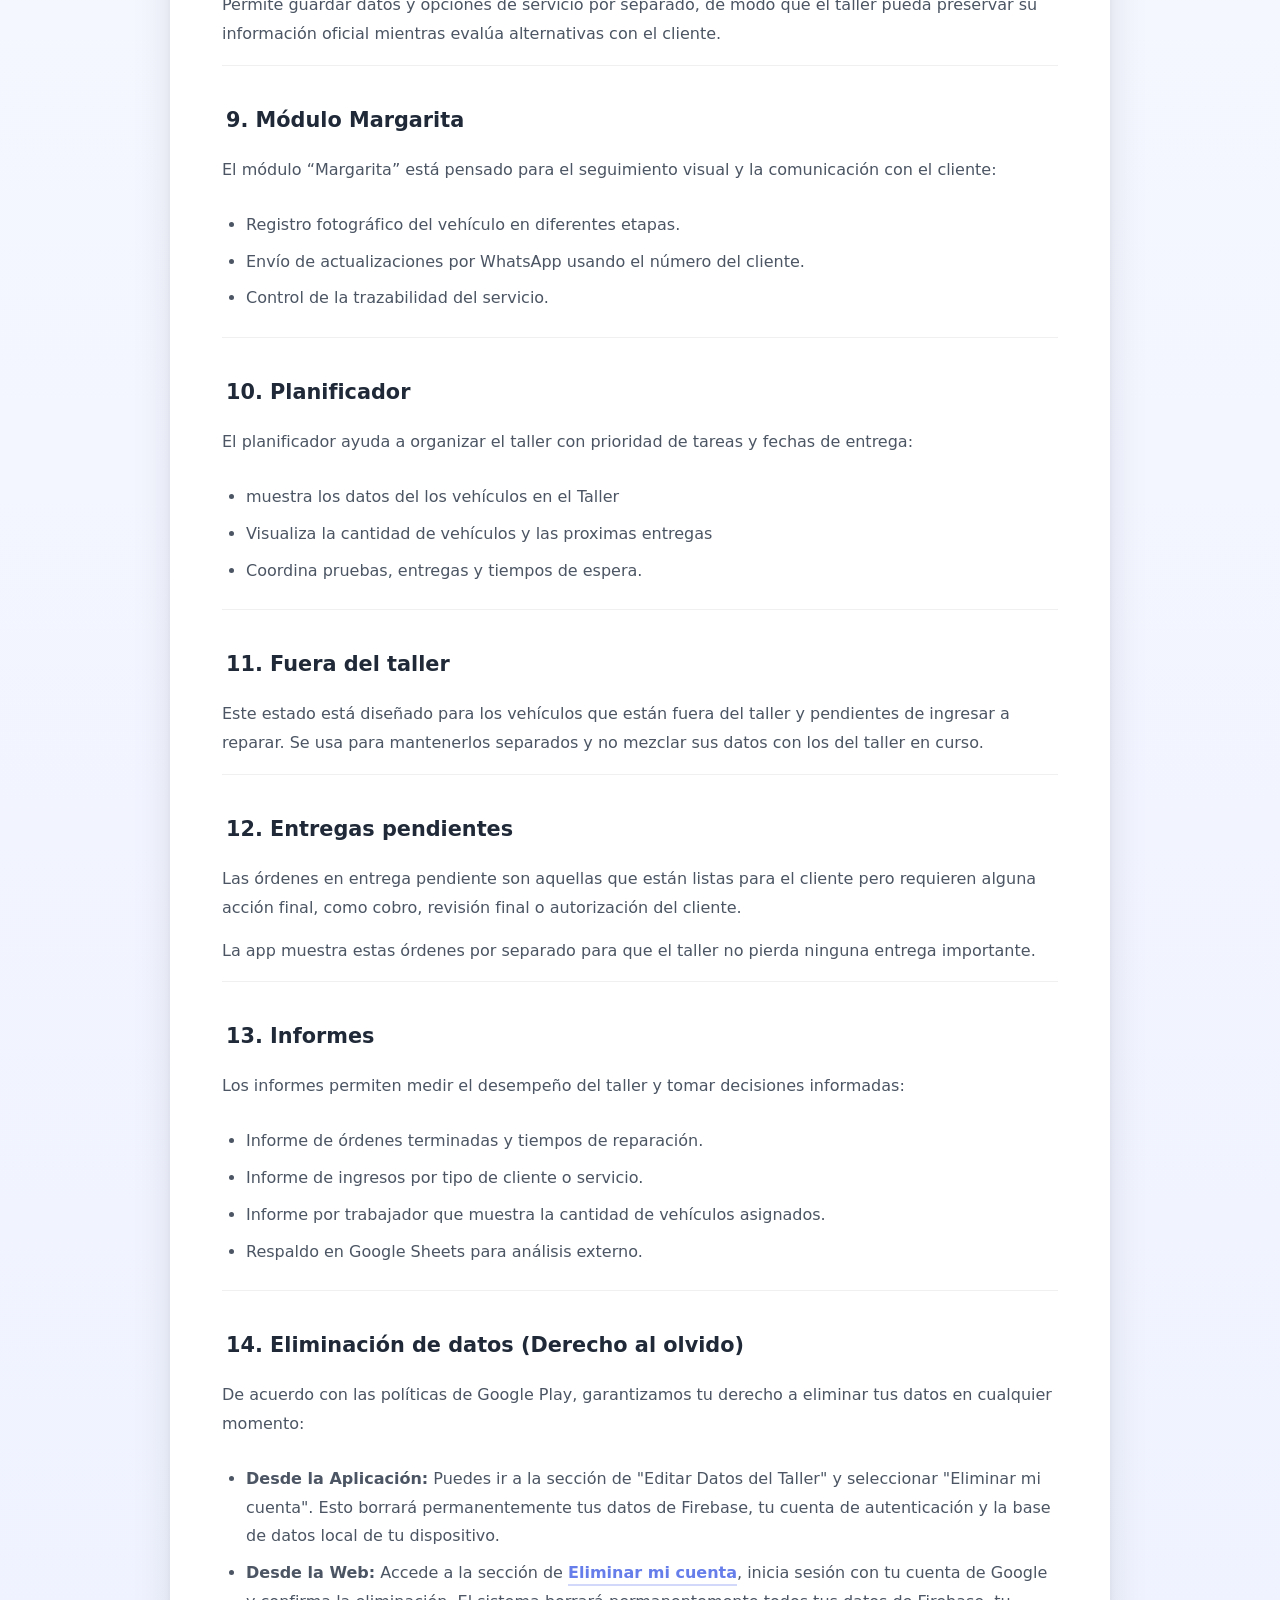
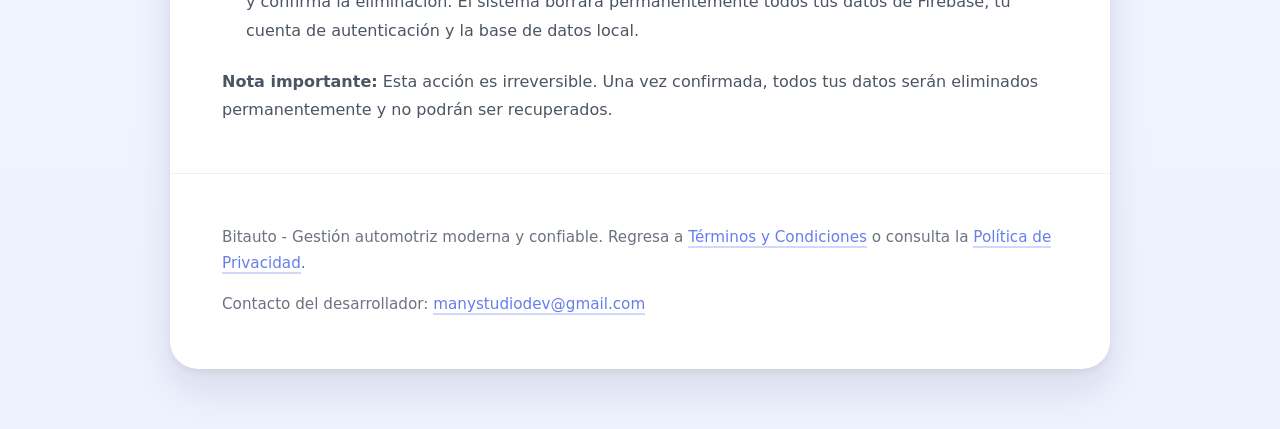
==== commit b6b1f614: "eliminar" ====
--- a/app.html
+++ b/app.html
@@ -75,7 +75,7 @@
                         <li><strong>Trabajadores</strong>: técnicos del taller con su especialidad y disponibilidad.</li>
                         <li><strong>Asesores</strong>: responsables de atención al cliente y creación de órdenes.</li>
                         <li><strong>Tipos de cliente</strong>: particular, aseguradora, flota, interno o cualquier otra categoría que use el taller.</li>
-                        <li><strong>Estados de reparación</strong>: por ejemplo, recepción, diagnóstico, en espera de repuestos, en reparación, fuera del taller, entrega pendiente, terminado.</li>
+                        <li><strong>Estados de reparación</strong>: por ejemplo, recepción, diagnóstico, en espera de repuestos, en reparación, pintura, entrega pendiente, terminado.</li>
                     </ul>
                 </div>
 
@@ -103,7 +103,7 @@
                 <div class="section">
                     <h2>8. Cotización particular</h2>
                     <p>La cotización particular es una vista de posibles ingresos para el taller que aún no están confirmados. Está diseñada para no perder ningún dato del taller ni alterar lo que ya está registrado en las órdenes activas.</p>
-                    <p>Permite guardar presupuestos y opciones de servicio por separado, de modo que el taller pueda preservar su información oficial mientras evalúa alternativas con el cliente.</p>
+                    <p>Permite guardar datos y opciones de servicio por separado, de modo que el taller pueda preservar su información oficial mientras evalúa alternativas con el cliente.</p>
                 </div>
 
                 <div class="section">
@@ -120,8 +120,8 @@
                     <h2>10. Planificador</h2>
                     <p>El planificador ayuda a organizar el taller con prioridad de tareas y fechas de entrega:</p>
                     <ul>
-                        <li>Agenda órdenes según urgencia y capacidad de los técnicos.</li>
-                        <li>Visualiza la carga de trabajo diaria y semanal.</li>
+                        <li>muestra los datos del los vehículos en el Taller</li>
+                        <li>Visualiza la cantidad de vehículos y las proximas entregas</li>
                         <li>Coordina pruebas, entregas y tiempos de espera.</li>
                     </ul>
                 </div>
@@ -148,6 +148,16 @@
                     </ul>
                 </div>
 
+                <div class="section">
+                    <h2>14. Eliminación de datos (Derecho al olvido)</h2>
+                    <p>De acuerdo con las políticas de Google Play, garantizamos tu derecho a eliminar tus datos en cualquier momento:</p>
+                    <ul>
+                        <li><strong>Desde la Aplicación:</strong> Puedes ir a la sección de "Editar Datos del Taller" y seleccionar "Eliminar mi cuenta". Esto borrará permanentemente tus datos de Firebase, tu cuenta de autenticación y la base de datos local de tu dispositivo.</li>
+                        <li><strong>Desde la Web:</strong> Accede a la sección de <strong><a href="delete_account.html" style="color: #667eea; text-decoration: none; border-bottom: 2px solid rgba(102, 126, 234, 0.3); padding-bottom: 2px;">Eliminar mi cuenta</a></strong>, inicia sesión con tu cuenta de Google y confirma la eliminación. El sistema borrará permanentemente todos tus datos de Firebase, tu cuenta de autenticación y la base de datos local.</li>
+                    </ul>
+                    <p><strong>Nota importante:</strong> Esta acción es irreversible. Una vez confirmada, todos tus datos serán eliminados permanentemente y no podrán ser recuperados.</p>
+                </div>
+
             </section>
 
             <footer class="footer">
--- a/style.css
+++ b/style.css
@@ -23,127 +23,194 @@
 .page-wrapper {
     max-width: 980px;
     margin: 0 auto;
-    padding: 24px 20px 40px;
+    padding: 32px 20px 60px;
 }
 
 .card {
     background: #ffffff;
-    border: 1px solid #e5e7eb;
-    border-radius: 24px;
-    box-shadow: 0 24px 50px rgba(15, 23, 42, 0.08);
+    border: none;
+    border-radius: 28px;
+    box-shadow: 0 4px 6px rgba(0, 0, 0, 0.05), 0 20px 40px rgba(15, 23, 42, 0.1);
     overflow: hidden;
 }
 
 .hero {
     display: grid;
     grid-template-columns: auto 1fr;
-    gap: 18px;
+    gap: 24px;
     align-items: center;
-    padding: 28px 32px;
-    background: linear-gradient(180deg, #4f46e5 0%, #3b82f6 100%);
+    padding: 40px 48px;
+    background: linear-gradient(135deg, #667eea 0%, #764ba2 100%);
     color: #ffffff;
 }
 
 .hero img {
-    width: 68px;
-    height: 68px;
+    width: 80px;
+    height: 80px;
     object-fit: contain;
-    border-radius: 18px;
-    background: rgba(255,255,255,0.15);
-    padding: 10px;
+    border-radius: 20px;
+    background: rgba(255,255,255,0.2);
+    padding: 12px;
 }
 
 .hero h1 {
     margin: 0;
-    font-size: clamp(1.85rem, 2.5vw, 2.45rem);
-    line-height: 1.05;
+    font-size: clamp(2rem, 3vw, 2.8rem);
+    line-height: 1.1;
+    font-weight: 700;
 }
 
 .hero p {
-    margin: 12px 0 0;
-    font-size: 1rem;
-    opacity: 0.88;
-    max-width: 660px;
+    margin: 16px 0 0;
+    font-size: 1.05rem;
+    opacity: 0.92;
+    max-width: 680px;
+    line-height: 1.6;
 }
 
 .hero .page-link {
-    margin-top: 18px;
+    margin-top: 22px;
 }
 
 .hero .page-link a {
     color: #ffffff;
-    text-decoration: underline;
-}
-
-.footer a {
-    color: #2563eb;
-    text-decoration: underline;
+    text-decoration: none;
+    font-weight: 500;
+    border-bottom: 2px solid rgba(255,255,255,0.5);
+    transition: all 0.3s ease;
+    padding-bottom: 2px;
+}
+
+.hero .page-link a:hover {
+    border-bottom-color: #ffffff;
+    opacity: 1;
 }
 
 .content {
-    padding: 32px 40px;
+    padding: 48px 52px;
     display: grid;
-    gap: 28px;
+    gap: 42px;
 }
 
 .section {
     display: grid;
-    gap: 12px;
+    gap: 14px;
+    padding-bottom: 16px;
+    border-bottom: 1px solid #f0f0f0;
+}
+
+.section:last-child {
+    border-bottom: none;
+    padding-bottom: 0;
 }
 
 .section h2 {
     margin: 0;
-    font-size: 1.15rem;
-    color: #111827;
-    margin-bottom: 8px;
-    padding-left: 8px;
+    font-size: 1.3rem;
+    color: #1f2937;
+    font-weight: 600;
+    margin-bottom: 10px;
+    padding-left: 4px;
 }
 
 .section p,
 .section li {
     margin: 0;
-    line-height: 1.75;
+    line-height: 1.8;
     color: #4b5563;
-    font-size: 0.99rem;
+    font-size: 1rem;
 }
 
 .section ul {
-    padding-left: 1.2rem;
-    margin: 0;
+    padding-left: 1.5rem;
+    margin: 12px 0 0;
     color: #4b5563;
+}
+
+.section ul li {
+    margin-bottom: 8px;
 }
 
 .highlight {
     font-weight: 600;
-    color: #1f2937;
+    color: #667eea;
 }
 
 .footer {
-    padding: 0 32px 32px;
+    padding: 36px 52px;
     color: #6b7280;
-    font-size: 0.92rem;
-    border-top: 1px solid #e5e7eb;
-}
-
-@media (max-width: 640px) {
+    font-size: 0.95rem;
+    border-top: 1px solid #f0f0f0;
+    line-height: 1.7;
+}
+
+.footer a {
+    color: #667eea;
+    text-decoration: none;
+    font-weight: 500;
+    border-bottom: 2px solid rgba(102, 126, 234, 0.3);
+    transition: all 0.3s ease;
+}
+
+.footer a:hover {
+    border-bottom-color: #667eea;
+}
+
+/* Mobile Responsive */
+@media (max-width: 768px) {
     .page-wrapper {
-        padding: 20px 16px 32px;
+        padding: 24px 14px 45px;
     }
 
     .hero {
         grid-template-columns: 1fr;
         text-align: center;
+        padding: 32px 28px;
+        gap: 18px;
     }
 
     .hero img {
+        width: 70px;
+        height: 70px;
         margin: 0 auto;
     }
 
+    .hero h1 {
+        font-size: clamp(1.5rem, 4vw, 2rem);
+        margin-bottom: 8px;
+    }
+
+    .hero p {
+        font-size: 0.95rem;
+        margin-top: 12px;
+    }
+
     .content {
-        padding: 24px 0 0;
+        padding: 32px 22px;
+        gap: 32px;
+    }
+
+    .section {
+        gap: 12px;
+        padding-bottom: 14px;
+    }
+
+    .section h2 {
+        font-size: 1.15rem;
+    }
+
+    .section p,
+    .section li {
+        font-size: 0.95rem;
+        line-height: 1.7;
+    }
+
+    .section ul {
+        padding-left: 1.3rem;
     }
 
     .footer {
-        padding: 0 0 24px;
-    }
-}
+        padding: 28px 22px;
+        font-size: 0.9rem;
+    }
+}
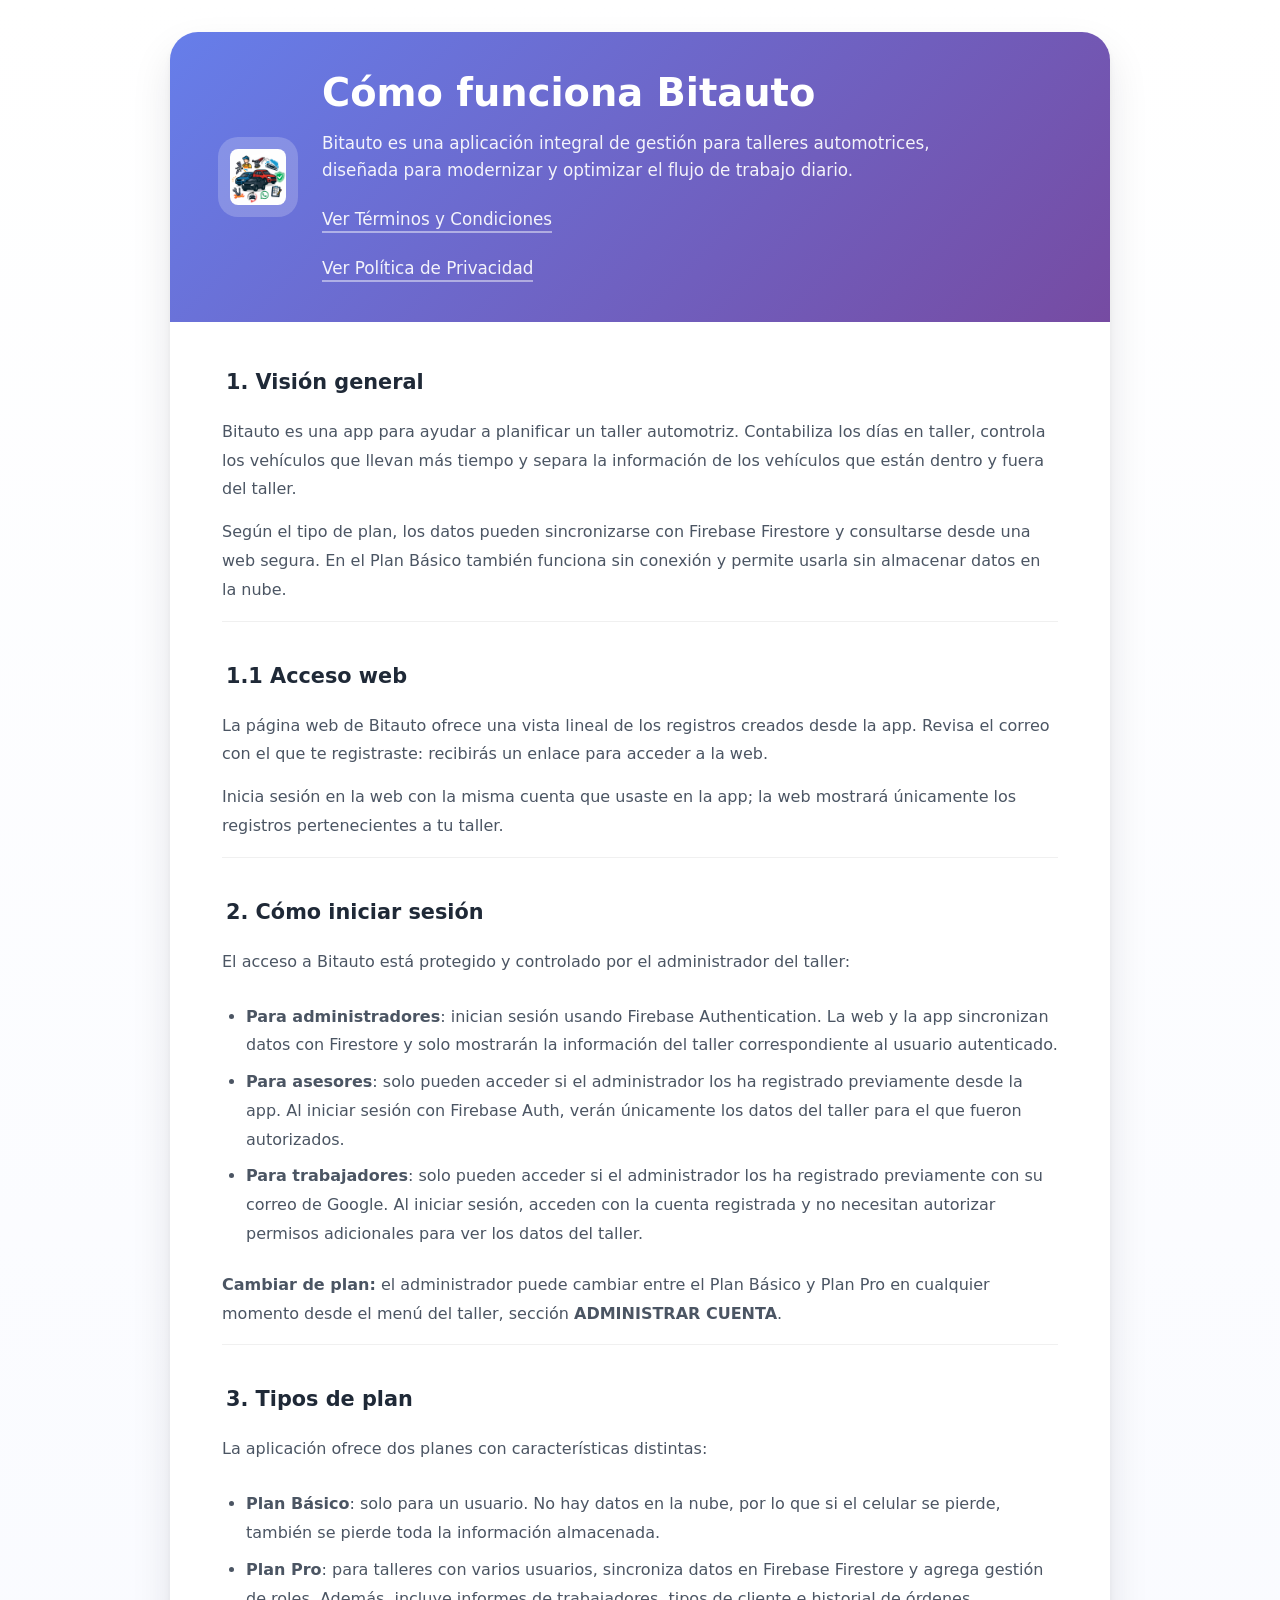
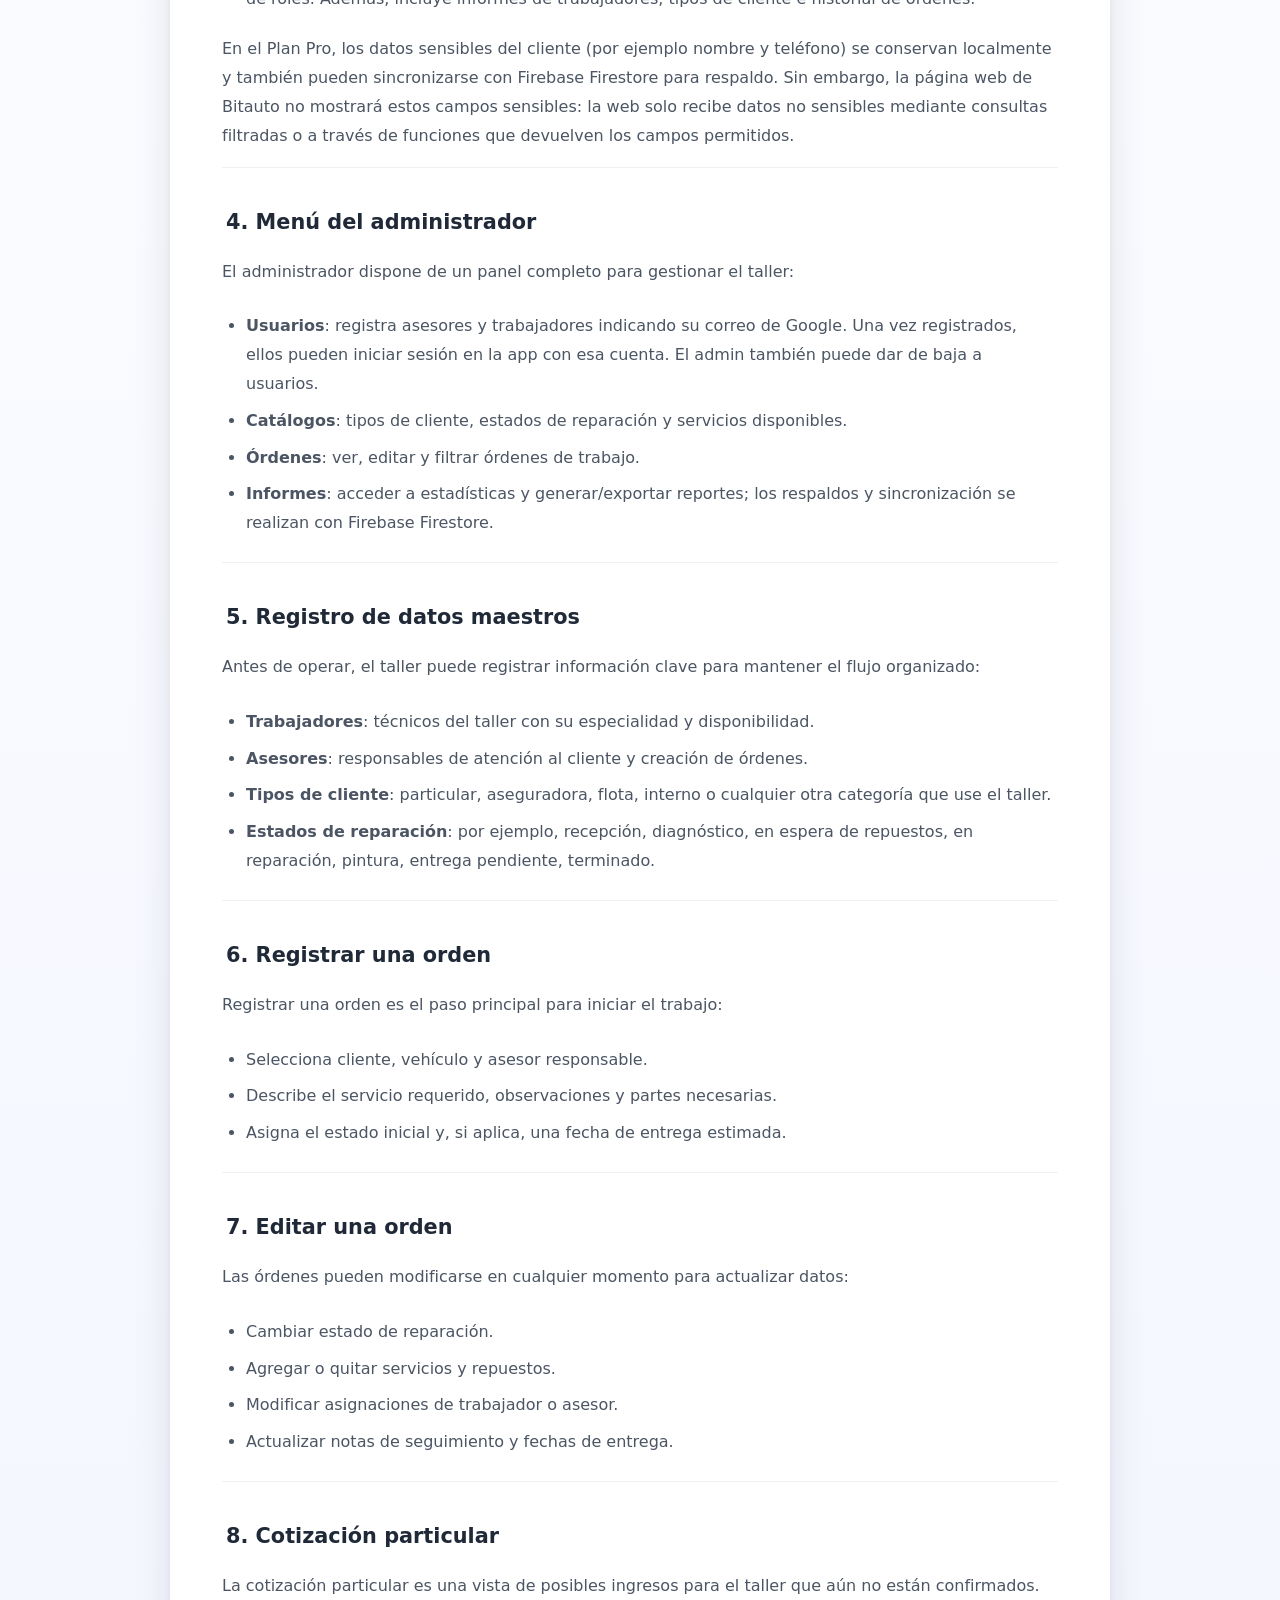
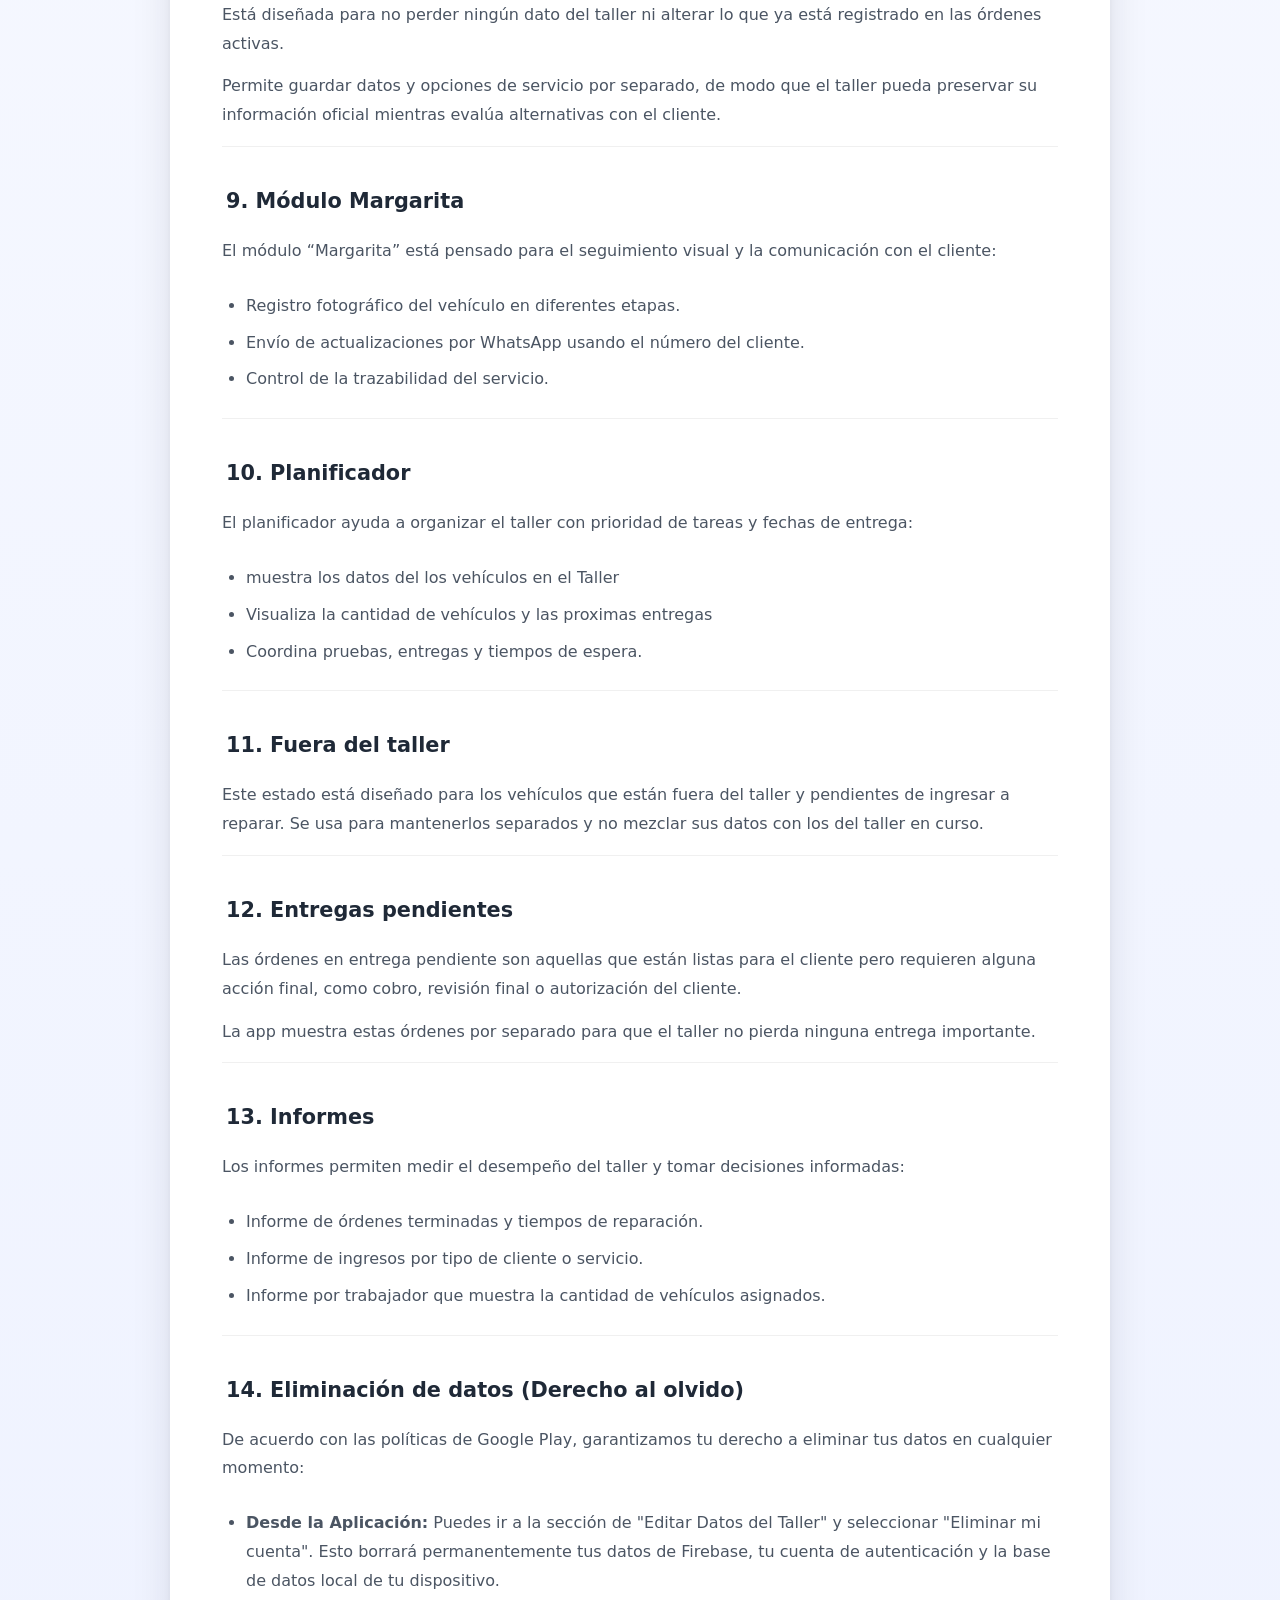
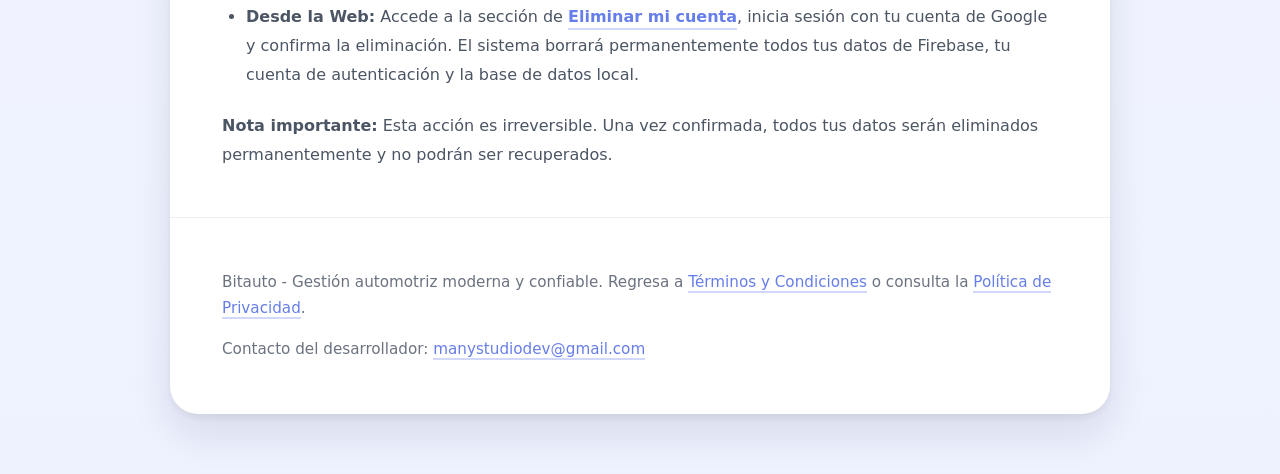
==== commit f0401c9f: "CAMBIO DE SHEETS" ====
--- a/app.html
+++ b/app.html
@@ -23,26 +23,23 @@
                 <div class="section">
                     <h2>1. Visión general</h2>
                     <p>Bitauto es una app para ayudar a planificar un taller automotriz. Contabiliza los días en taller, controla los vehículos que llevan más tiempo y separa la información de los vehículos que están dentro y fuera del taller.</p>
-                    <p>Según el tipo de plan, los datos pueden verse desde una hoja de Google Sheets en un PC u otro dispositivo con conexión a internet. En el Plan Básico también funciona sin conexión y permite usarla sin almacenar datos en la nube.</p>
+                    <p>Según el tipo de plan, los datos pueden sincronizarse con Firebase Firestore y consultarse desde una web segura. En el Plan Básico también funciona sin conexión y permite usarla sin almacenar datos en la nube.</p>
+                </div>
+
+                <div class="section">
+                    <h2>1.1 Acceso web</h2>
+                    <p>La página web de Bitauto ofrece una vista lineal de los registros creados desde la app. Revisa el correo con el que te registraste: recibirás un enlace para acceder a la web.</p>
+                    <p>Inicia sesión en la web con la misma cuenta que usaste en la app; la web mostrará únicamente los registros pertenecientes a tu taller.</p>
                 </div>
 
                 <div class="section">
                     <h2>2. Cómo iniciar sesión</h2>
                     <p>El acceso a Bitauto está protegido y controlado por el administrador del taller:</p>
                     <ul>
-                        <li><strong>Para administradores</strong>: inician sesión con su cuenta de Google. Al iniciar, se solicita autorizar los permisos de <span class="highlight">Google Drive</span> y <span class="highlight">Google Sheets</span>.
-                            <ul>
-                                <li>Estos permisos son necesarios para conectar asesores y trabajadores, y escribir en la bitácora de Google Sheets.</li>
-                                <li>Si NO autoriza los permisos, el sistema lo enviará al <strong>Plan Básico</strong>, donde no podrá registrar asesores ni trabajadores ni acceder a Google Sheets.</li>
-                            </ul>
+                        <li><strong>Para administradores</strong>: inician sesión usando Firebase Authentication. La web y la app sincronizan datos con Firestore y solo mostrarán la información del taller correspondiente al usuario autenticado.
                         </li>
-                        <li><strong>Para asesores</strong>: solo pueden acceder si el administrador los ha registrado previamente con su correo de Google. Al iniciar sesión, también deben autorizar los permisos de <span class="highlight">Google Drive</span> y <span class="highlight">Google Sheets</span>.
-                            <ul>
-                                <li>Estos permisos son necesarios para conectarse a los datos del taller administrado por el admin.</li>
-                                <li>Si NO autoriza los permisos, no habrá conexión con los datos del taller y no podrá acceder a las órdenes y información compartida.</li>
-                            </ul>
-                        </li>
-                        <li><strong>Para trabajadores</strong>: solo pueden acceder si el administrador los ha registrado previamente con su correo de Google. Al iniciar sesión, acceden con la cuenta registrada y no deben autorizar permisos adicionales de Google Drive o Sheets para ver los datos del taller.</li>
+                        <li><strong>Para asesores</strong>: solo pueden acceder si el administrador los ha registrado previamente desde la app. Al iniciar sesión con Firebase Auth, verán únicamente los datos del taller para el que fueron autorizados.</li>
+                        <li><strong>Para trabajadores</strong>: solo pueden acceder si el administrador los ha registrado previamente con su correo de Google. Al iniciar sesión, acceden con la cuenta registrada y no necesitan autorizar permisos adicionales para ver los datos del taller.</li>
                     </ul>
                     <p><strong>Cambiar de plan:</strong> el administrador puede cambiar entre el Plan Básico y Plan Pro en cualquier momento desde el menú del taller, sección <strong>ADMINISTRAR CUENTA</strong>.</p>
                 </div>
@@ -52,9 +49,10 @@
                     <p>La aplicación ofrece dos planes con características distintas:</p>
                     <ul>
                         <li><strong>Plan Básico</strong>: solo para un usuario. No hay datos en la nube, por lo que si el celular se pierde, también se pierde toda la información almacenada.</li>
-                        <li><strong>Plan Pro</strong>: para talleres con varios usuarios, sincroniza datos en Firebase y Google Sheets, y agrega gestión de roles. Además, incluye informes de trabajadores, tipos de cliente e historial de órdenes.</li>
+                        <li><strong>Plan Pro</strong>: para talleres con varios usuarios, sincroniza datos en Firebase Firestore y agrega gestión de roles. Además, incluye informes de trabajadores, tipos de cliente e historial de órdenes.
+                        </li>
                     </ul>
-                    <p>En el Plan Pro, los datos sensibles del cliente se conservan localmente y solo se envían a Google Sheets si el usuario lo autoriza explícitamente; estos datos no se almacenan en Firebase.</p>
+                    <p>En el Plan Pro, los datos sensibles del cliente (por ejemplo nombre y teléfono) se conservan localmente y también pueden sincronizarse con Firebase Firestore para respaldo. Sin embargo, la página web de Bitauto no mostrará estos campos sensibles: la web solo recibe datos no sensibles mediante consultas filtradas o a través de funciones que devuelven los campos permitidos.</p>
                 </div>
 
                 <div class="section">
@@ -64,7 +62,7 @@
                         <li><strong>Usuarios</strong>: registra asesores y trabajadores indicando su correo de Google. Una vez registrados, ellos pueden iniciar sesión en la app con esa cuenta. El admin también puede dar de baja a usuarios.</li>
                         <li><strong>Catálogos</strong>: tipos de cliente, estados de reparación y servicios disponibles.</li>
                         <li><strong>Órdenes</strong>: ver, editar y filtrar órdenes de trabajo.</li>
-                        <li><strong>Informes</strong>: acceder a estadísticas y enviar resúmenes a Google Sheets.</li>
+                        <li><strong>Informes</strong>: acceder a estadísticas y generar/exportar reportes; los respaldos y sincronización se realizan con Firebase Firestore.</li>
                     </ul>
                 </div>
 
@@ -144,7 +142,6 @@
                         <li>Informe de órdenes terminadas y tiempos de reparación.</li>
                         <li>Informe de ingresos por tipo de cliente o servicio.</li>
                         <li>Informe por trabajador que muestra la cantidad de vehículos asignados.</li>
-                        <li>Respaldo en Google Sheets para análisis externo.</li>
                     </ul>
                 </div>
 
